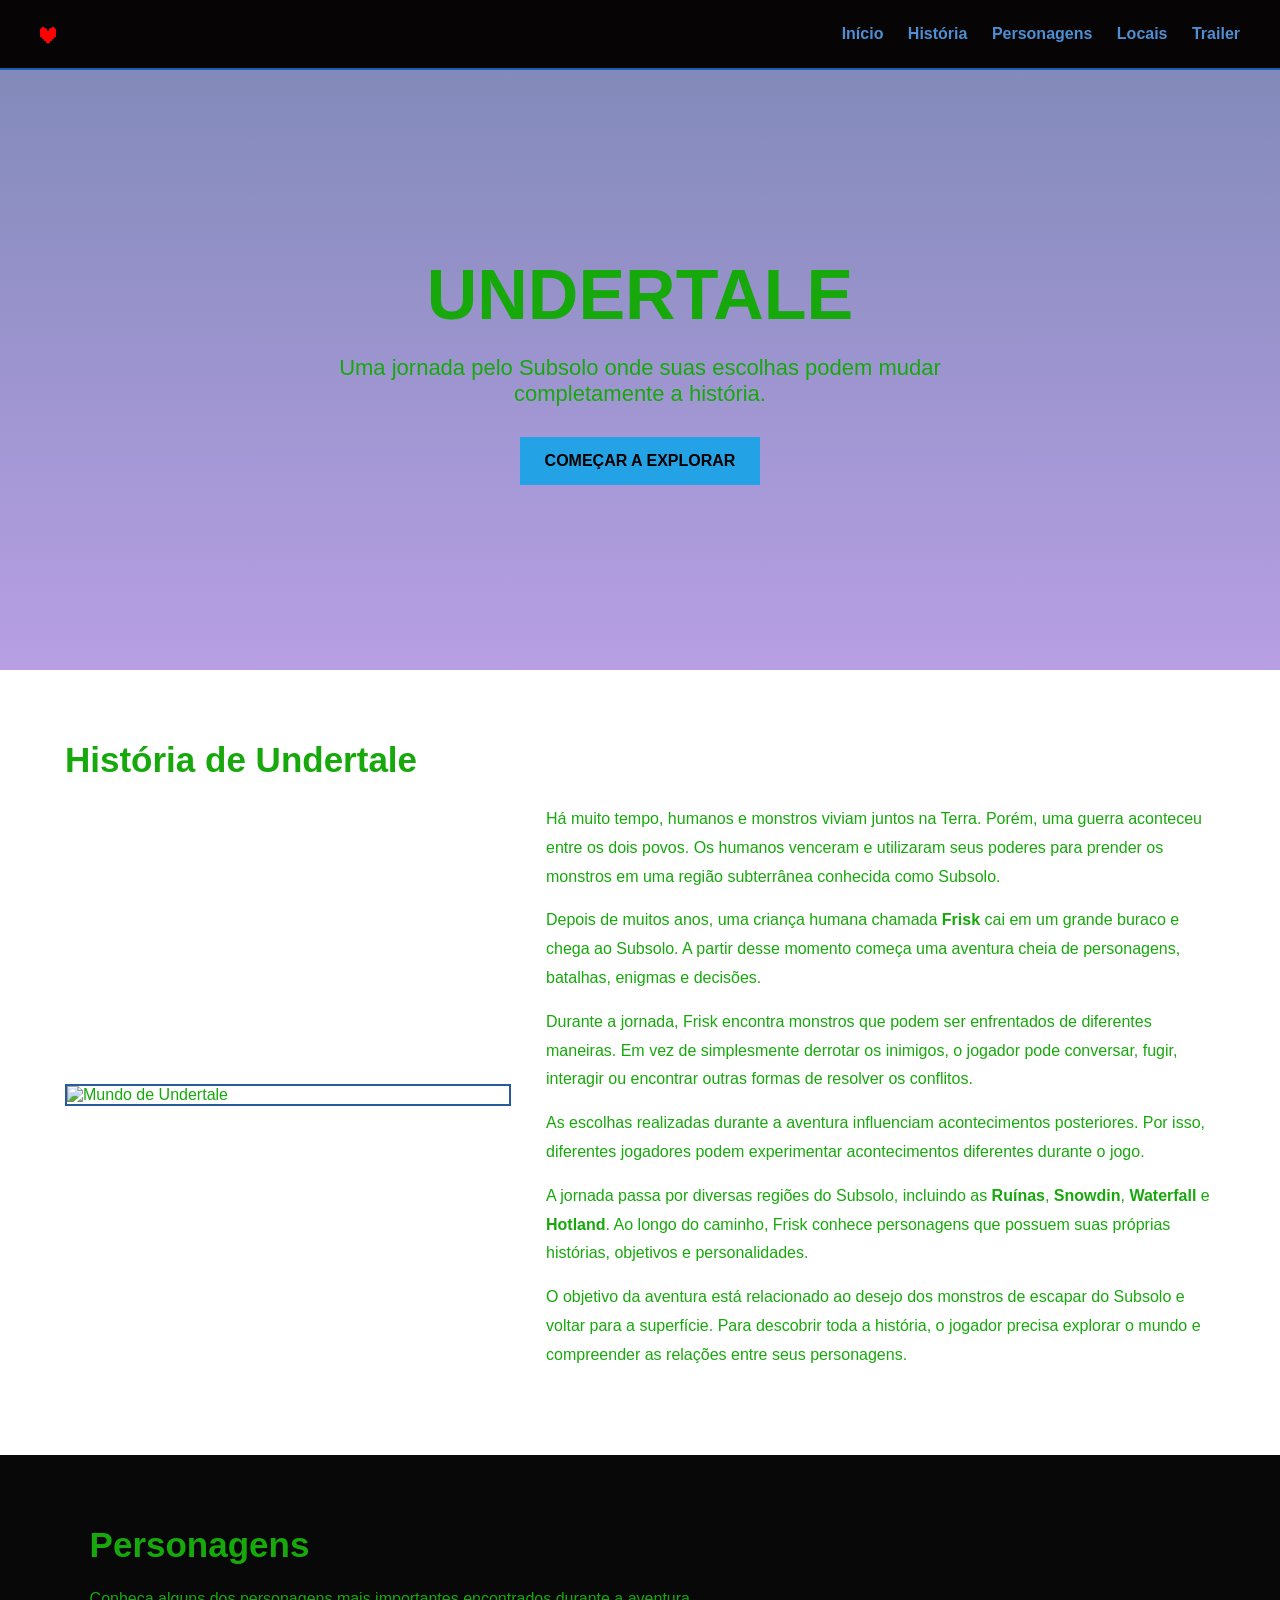
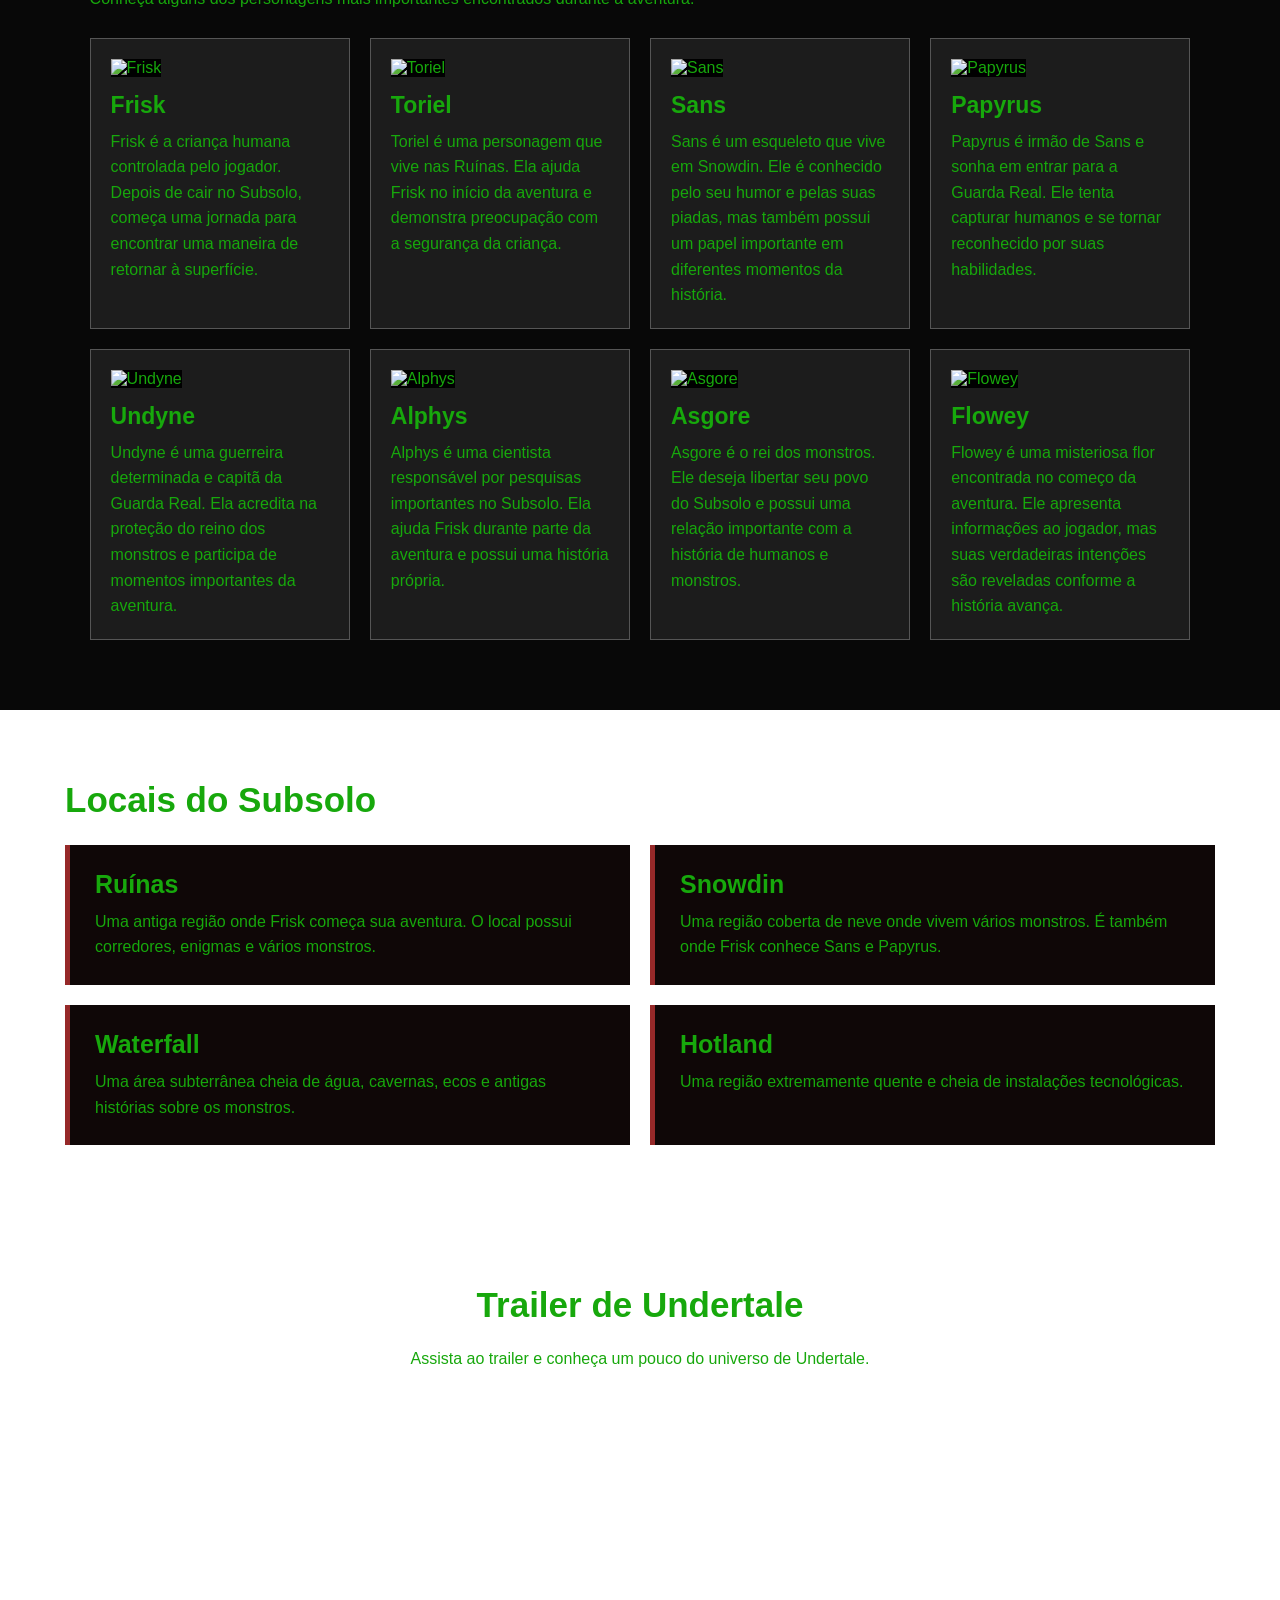
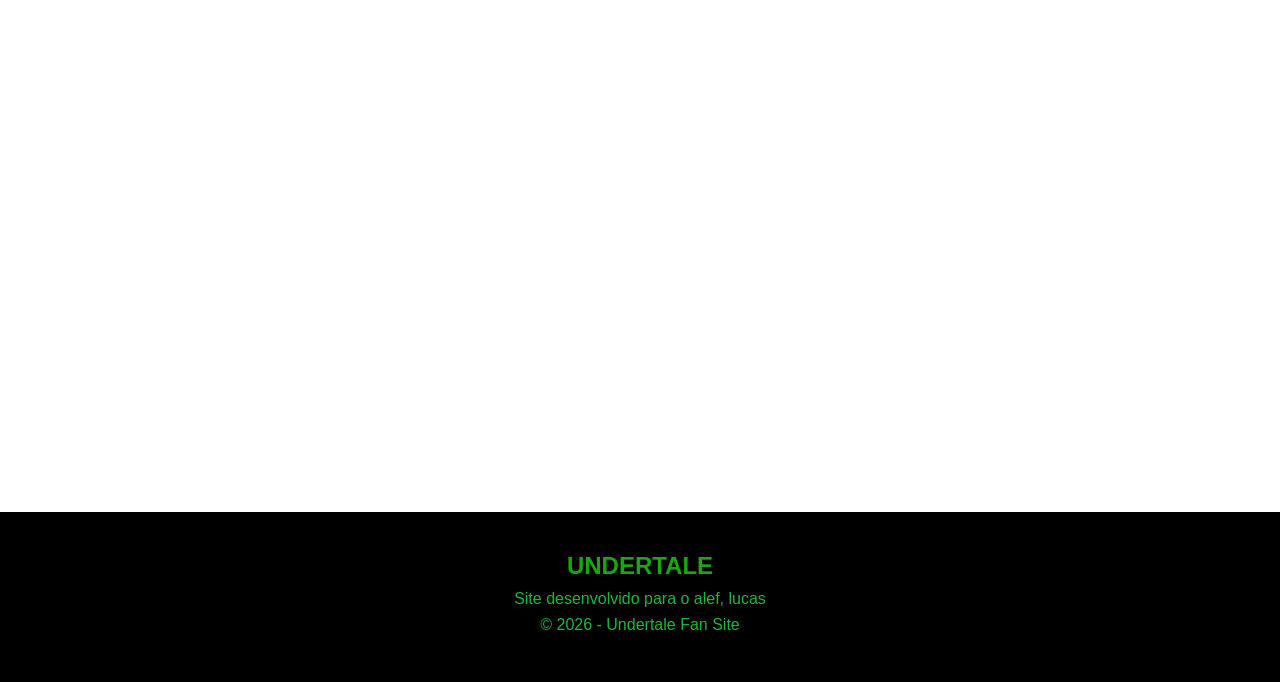
==== src/index.html @ 440b2103 "inserir imagem" ====
<!DOCTYPE html>
<html lang="pt-"en">
<head>
    <meta charset="UTF-8">
    <meta name="viewport" content="width=device-width, initial-scale=1.0">
    <title>Undertale Wiki</title>
    <link rel="stylesheet" href="/CSS/style.css">
</head>

<body>

<header>
    <div class="logo"> <img src="../imagens/Red_SOUL_sprite.png" alt="Logo do Undertale"> </div>

    <nav>
        <a href="#inicio">Início</a>
        <a href="#historia">História</a>
        <a href="#personagens">Personagens</a>
        <a href="#locais">Locais</a>
        <a href="#trailer">Trailer</a>
    </nav>
</header>


<section id="inicio" class="inicio">

    <div class="inicio-texto">
        <h1>UNDERTALE</h1>

        <p>
            Uma jornada pelo Subsolo onde suas escolhas podem mudar
            completamente a história.
        </p>

        <a href="#historia" class="botao">COMEÇAR A EXPLORAR</a>
    </div>

</section>

<section id="historia" class="secao">

    <h2> História de Undertale</h2>

    <div class="historia">

        <img src="imagens/mundo.jpg" alt="Mundo de Undertale">

        <div>
            <p>
                Há muito tempo, humanos e monstros viviam juntos na Terra.
                Porém, uma guerra aconteceu entre os dois povos.
                Os humanos venceram e utilizaram seus poderes para
                prender os monstros em uma região subterrânea conhecida
                como Subsolo.
            </p>

            <p>
                Depois de muitos anos, uma criança humana chamada
                <strong>Frisk</strong> cai em um grande buraco e chega
                ao Subsolo. A partir desse momento começa uma aventura
                cheia de personagens, batalhas, enigmas e decisões.
            </p>

            <p>
                Durante a jornada, Frisk encontra monstros que podem ser
                enfrentados de diferentes maneiras. Em vez de simplesmente
                derrotar os inimigos, o jogador pode conversar, fugir,
                interagir ou encontrar outras formas de resolver os
                conflitos.
            </p>

            <p>
                As escolhas realizadas durante a aventura influenciam
                acontecimentos posteriores. Por isso, diferentes jogadores
                podem experimentar acontecimentos diferentes durante o jogo.
            </p>

            <p>
                A jornada passa por diversas regiões do Subsolo, incluindo
                as <strong>Ruínas</strong>, <strong>Snowdin</strong>,
                <strong>Waterfall</strong> e <strong>Hotland</strong>.
                Ao longo do caminho, Frisk conhece personagens que possuem
                suas próprias histórias, objetivos e personalidades.
            </p>

            <p>
                O objetivo da aventura está relacionado ao desejo dos
                monstros de escapar do Subsolo e voltar para a superfície.
                Para descobrir toda a história, o jogador precisa explorar
                o mundo e compreender as relações entre seus personagens.
            </p>
        </div>

    </div>

</section>


<section id="personagens" class="secao personagens">

    <h2> Personagens</h2>

    <p class="descricao">
        Conheça alguns dos personagens mais importantes encontrados
        durante a aventura.
    </p>


    <div class="cards">

        <article class="card">
            <img src="imagens/fotos.png" alt="Frisk">

            <h3>Frisk</h3>

            <p>
                Frisk é a criança humana controlada pelo jogador.
                Depois de cair no Subsolo, começa uma jornada para
                encontrar uma maneira de retornar à superfície.
            </p>
        </article>


        <article class="card">
            <img src="imagens/imgem.1.jpg" alt="Toriel">

            <h3>Toriel</h3>

            <p>
                Toriel é uma personagem que vive nas Ruínas.
                Ela ajuda Frisk no início da aventura e demonstra
                preocupação com a segurança da criança.
            </p>
        </article>


        <article class="card">
            <img src="imagens/foto.jpg" alt="Sans">

            <h3>Sans</h3>

            <p>
                Sans é um esqueleto que vive em Snowdin.
                Ele é conhecido pelo seu humor e pelas suas piadas,
                mas também possui um papel importante em diferentes
                momentos da história.
            </p>
        </article>


        <article class="card">
            <img src="imagens/image.4.jpg" alt="Papyrus">

            <h3>Papyrus</h3>

            <p>
                Papyrus é irmão de Sans e sonha em entrar para a
                Guarda Real. Ele tenta capturar humanos e se tornar
                reconhecido por suas habilidades.
            </p>
        </article>


        <article class="card">
            <img src="imagens/imagem.5.jpg" alt="Undyne">

            <h3>Undyne</h3>

            <p>
                Undyne é uma guerreira determinada e capitã da Guarda
                Real. Ela acredita na proteção do reino dos monstros
                e participa de momentos importantes da aventura.
            </p>
        </article>


        <article class="card">
            <img src="imagens/imagem.6.jpg" alt="Alphys">

            <h3>Alphys</h3>

            <p>
                Alphys é uma cientista responsável por pesquisas
                importantes no Subsolo. Ela ajuda Frisk durante parte
                da aventura e possui uma história própria.
            </p>
        </article>


        <article class="card">
            <img src="imagens/imagem.7.png" alt="Asgore">

            <h3>Asgore</h3>

            <p>
                Asgore é o rei dos monstros. Ele deseja libertar seu
                povo do Subsolo e possui uma relação importante com
                a história de humanos e monstros.
            </p>
        </article>


        <article class="card">
            <img src="imagens/imgem.8.jpg" alt="Flowey">

            <h3>Flowey</h3>

            <p>
                Flowey é uma misteriosa flor encontrada no começo
                da aventura. Ele apresenta informações ao jogador,
                mas suas verdadeiras intenções são reveladas conforme
                a história avança.
            </p>
        </article>

    </div>

</section>



<section id="locais" class="secao">

    <h2> Locais do Subsolo</h2>

    <div class="locais">

        <div class="local">
            <h3>Ruínas</h3>
            <p>
                Uma antiga região onde Frisk começa sua aventura.
                O local possui corredores, enigmas e vários monstros.
            </p>
        </div>

        <div class="local">
            <h3>Snowdin</h3>
            <p>
                Uma região coberta de neve onde vivem vários monstros.
                É também onde Frisk conhece Sans e Papyrus.
            </p>
        </div>

        <div class="local">
            <h3>Waterfall</h3>
            <p>
                Uma área subterrânea cheia de água, cavernas,
                ecos e antigas histórias sobre os monstros.
            </p>
        </div>

        <div class="local">
            <h3>Hotland</h3>
            <p>
                Uma região extremamente quente e cheia de
                instalações tecnológicas.
            </p>
        </div>

    </div>

</section>



<section id="trailer" class="secao trailer">

    <h2> Trailer de Undertale</h2>

    <p>
        Assista ao trailer e conheça um pouco do universo de Undertale.
    </p>

    <div class="video">

        <iframe
            src="https://youtu.be/1Hojv0m3TqA?si=kcrVSuhCcWxMjq8l"
            title="Trailer de Undertale"
            allowfullscreen>
        </iframe>

    </div>

</section>


<footer>

    <h2>UNDERTALE</h2>

    <p>
        Site desenvolvido para o alef, lucas
    </p>

    <p>
        © 2026 - Undertale Fan Site
    </p>

</footer>

</body>
</html>
---- CSS/style.css ----
* {
    margin: 0;
    padding: 0;
    box-sizing: border-box;
}

html {
    scroll-behavior: smooth;
}

body {
    font-family: Arial, sans-serif;
    color: rgb(23, 168, 12);
}

header {
    position: sticky;
    top: 0;
    z-index: 10;

    background: #060404;
    border-bottom: 2px solid rgb(26, 94, 177);

    padding: 18px 40px;

    display: flex;
    justify-content: space-between;
    align-items: center;
}

.logo {
    font-size: 28px;
    font-weight: bold;
}

nav a {
    color: rgb(79, 142, 210);
    text-decoration: none;
    margin-left: 20px;
    font-weight: bold;
}

nav a:hover {
    color: #ffcc00;
}

.inicio {
    height: 600px;

    display: flex;
    align-items: center;
    justify-content: center;

    text-align: center;

    background:
        linear-gradient(rgba(21, 36, 125, 0.533), rgba(121, 75, 205, 0.533)),
        url("imagens/undertale.jpg") center/cover;
}

.inicio h1 {
    font-size: 70px;
    margin-bottom: 20px;
}

.inicio p {
    font-size: 22px;
    max-width: 650px;
    margin-bottom: 30px;
}

.botao {
    display: inline-block;

    background: rgb(36, 162, 230);
    color: black;

    padding: 15px 25px;

    text-decoration: none;
    font-weight: bold;
}

.botao:hover {
    background: #ffcc00;
}

.secao {
    max-width: 1200px;
    margin: auto;
    padding: 70px 25px;
}

.secao h2 {
    font-size: 35px;
    margin-bottom: 25px;
}

.historia {
    display: grid;
    grid-template-columns: 1fr 1.5fr;
    gap: 35px;
    align-items: center;
}

.historia img {
    width: 100%;
    border: 2px solid rgb(38, 92, 158);
}

.historia p {
    line-height: 1.8;
    margin-bottom: 15px;
}
.personagens {
    background: #080808;
    max-width: none;
    padding-left: 7%;
    padding-right: 7%;
}

.descricao {
    margin-bottom: 30px;
}

.cards {
    display: grid;
    grid-template-columns: repeat(4, 1fr);
    gap: 20px;
}

.card {
    background: #1c1c1c;
    border: 1px solid #555;
    padding: 20px;

    transition: 0.3s;
}

.card:hover {
    transform: translateY(-7px);
    border-color: rgb(151, 31, 31);
}

.card img {
    width: 100%;
    height: 220px;

    object-fit: contain;

    background: #000;
}

.card h3 {
    font-size: 23px;
    margin: 15px 0 10px;
}

.card p {
    line-height: 1.6;
}

.locais {
    display: grid;
    grid-template-columns: repeat(2, 1fr);
    gap: 20px;
}

.local {
    background: #0f0707;
    border-left: 5px solid rgb(150, 41, 41);
    padding: 25px;
}

.local h3 {
    font-size: 25px;
    margin-bottom: 10px;
}

.local p {
    line-height: 1.6;
}

.trailer {
    text-align: center;
}

.trailer p {
    margin-bottom: 25px;
}

.video {
    position: relative;

    width: 100%;
    max-width: 900px;

    margin: auto;

    padding-bottom: 56.25%;
}

.video iframe {
    position: absolute;

    width: 100%;
    height: 100%;

    left: 0;
    top: 0;

    border: 2px solid white;
}

footer {
    text-align: center;

    background: #000;

    padding: 40px 20px;

    border-top: 2px solid white;
}

footer h2 {
    margin-bottom: 10px;
}

footer p {
    margin: 8px;
    color: #1ab83a;
}
@media (max-width: 800px) {

    header {
        flex-direction: column;
        gap: 15px;
    }

    nav a {
        margin: 5px;
        display: inline-block;
    }

    .inicio {
        height: 500px;
    }

    .inicio h1 {
        font-size: 45px;
    }

    .historia {
        grid-template-columns: 1fr;
    }

    .cards {
        grid-template-columns: repeat(2, 1fr);
    }

    .locais {
        grid-template-columns: 1fr;
    }
}


@media (max-width: 500px) {

    .cards {
        grid-template-columns: 1fr;
    }

    .inicio h1 {
        font-size: 38px;
    }

    .inicio p {
        font-size: 18px;
    }
}
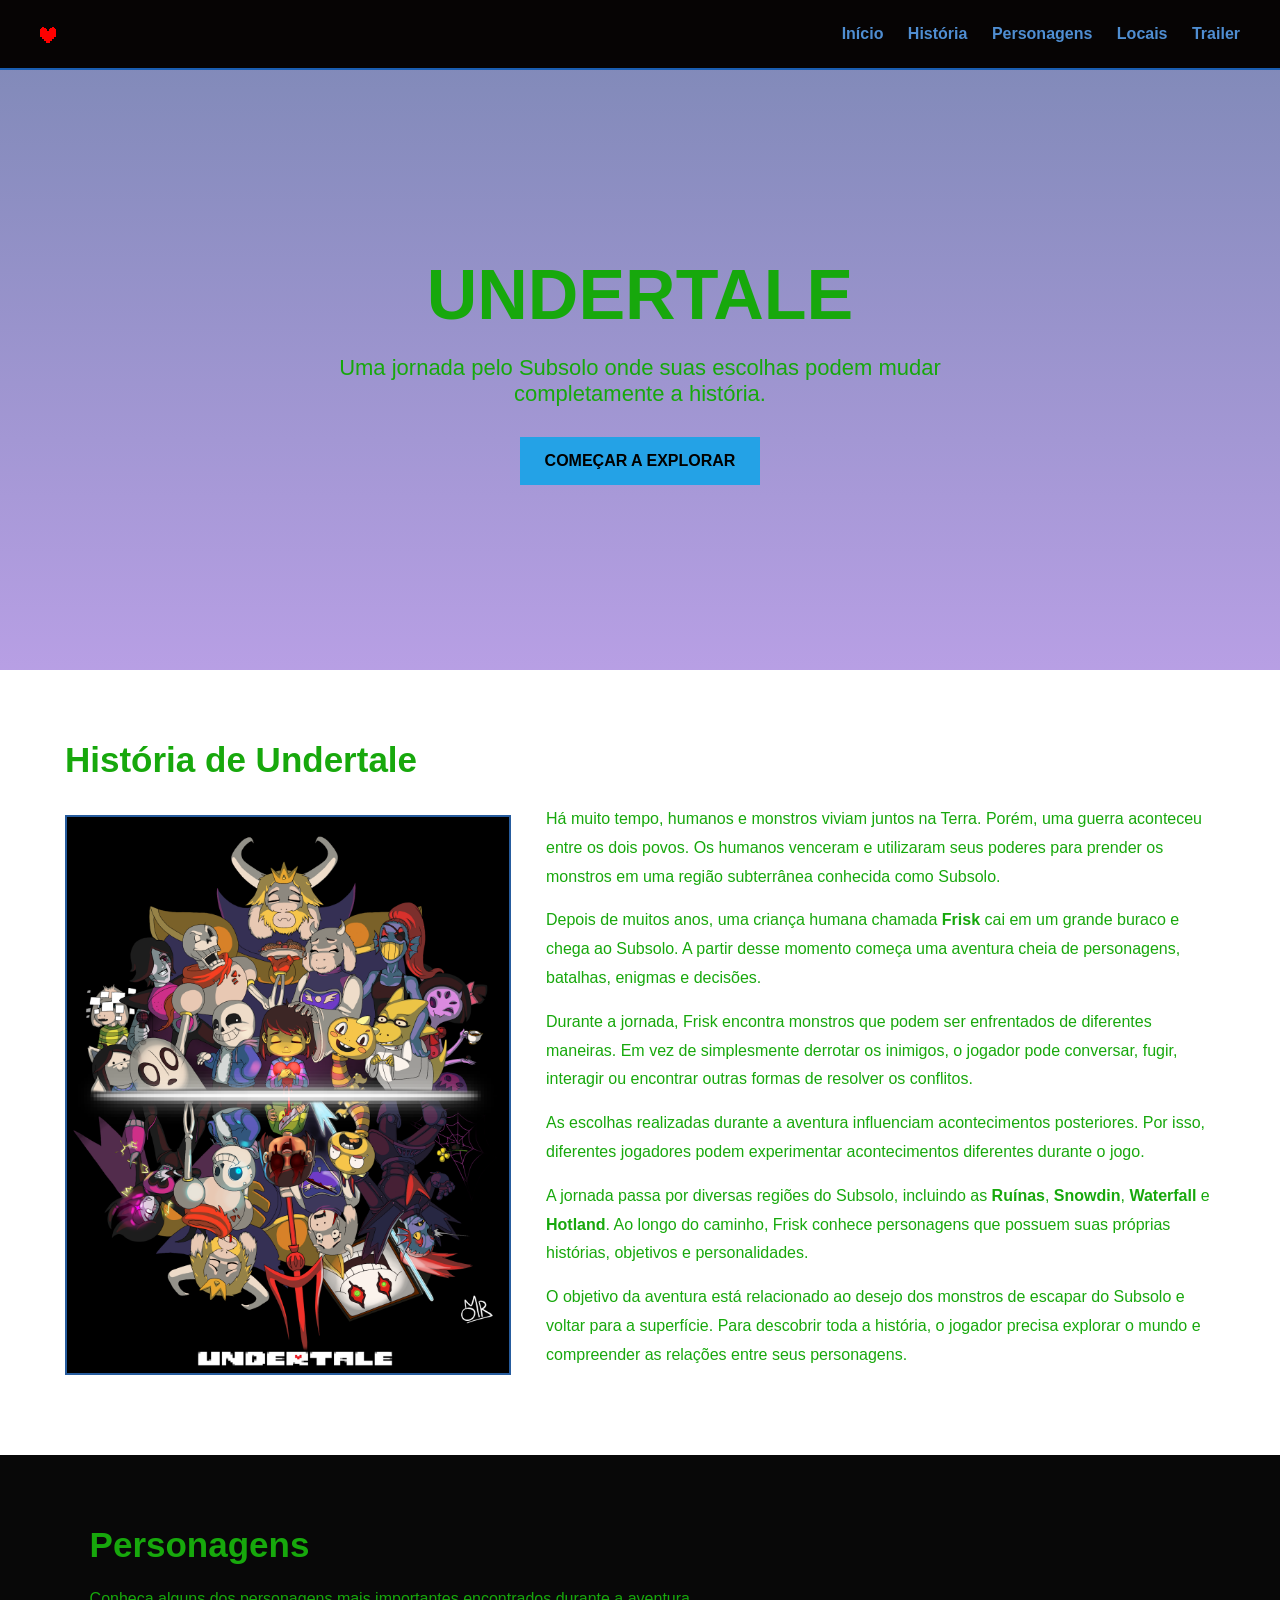
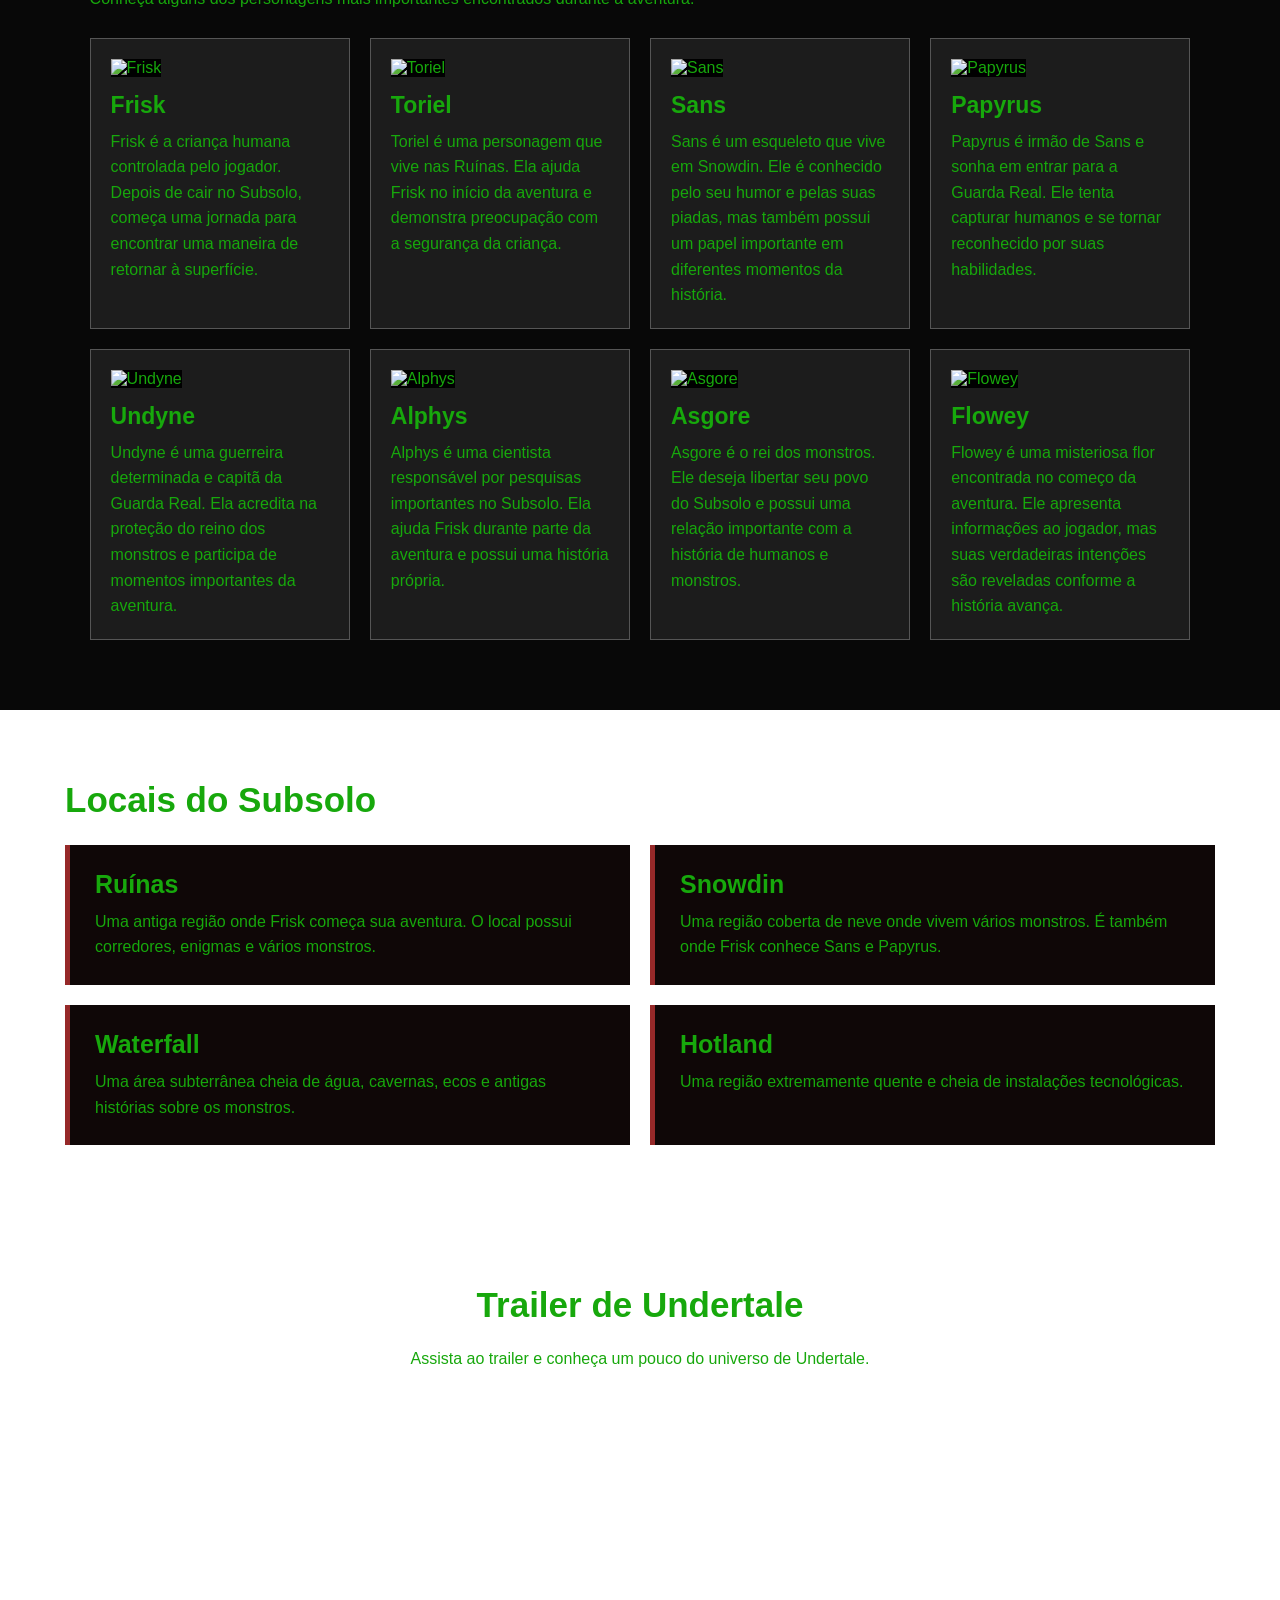
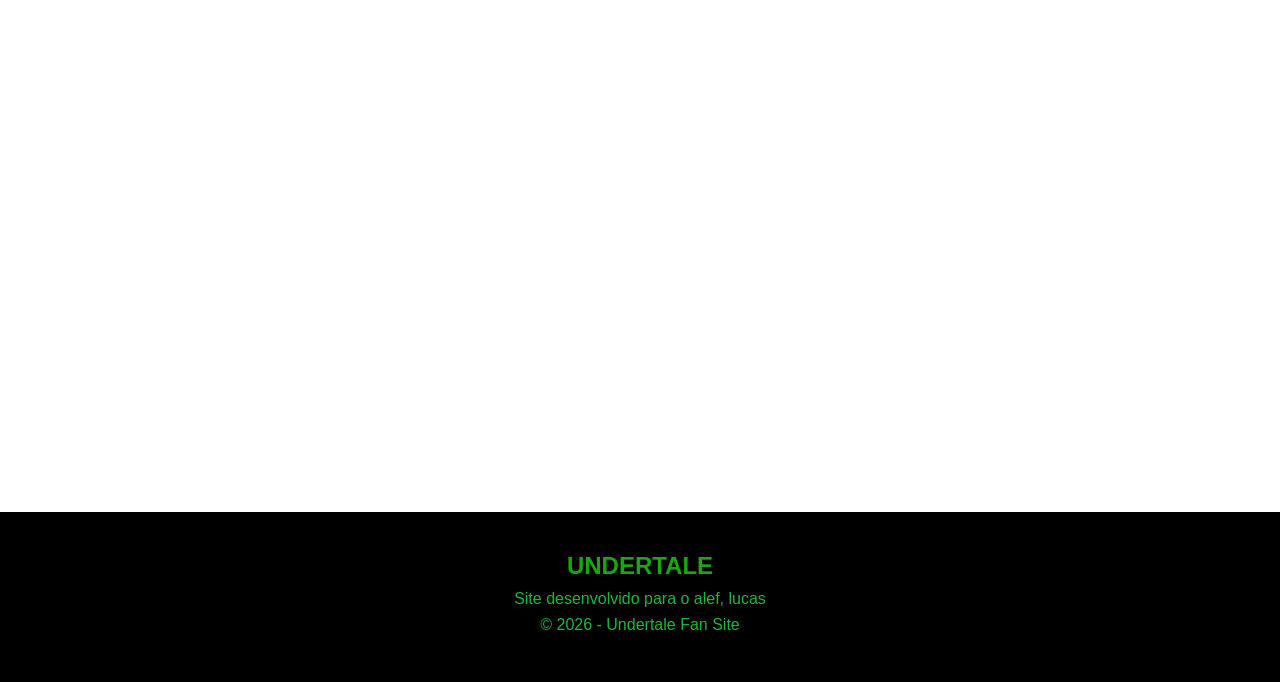
==== commit 87c8d58d: "Merge branch 'main' of https://github.com/akalif-boop/PROJETO-WEB-2" ====
--- a/src/index.html
+++ b/src/index.html
@@ -43,7 +43,7 @@
 
     <div class="historia">
 
-        <img src="imagens/mundo.jpg" alt="Mundo de Undertale">
+        <img src="/imagens/MUNDO DE UNDERTALE.png" alt="Mundo de Undertale">
 
         <div>
             <p>
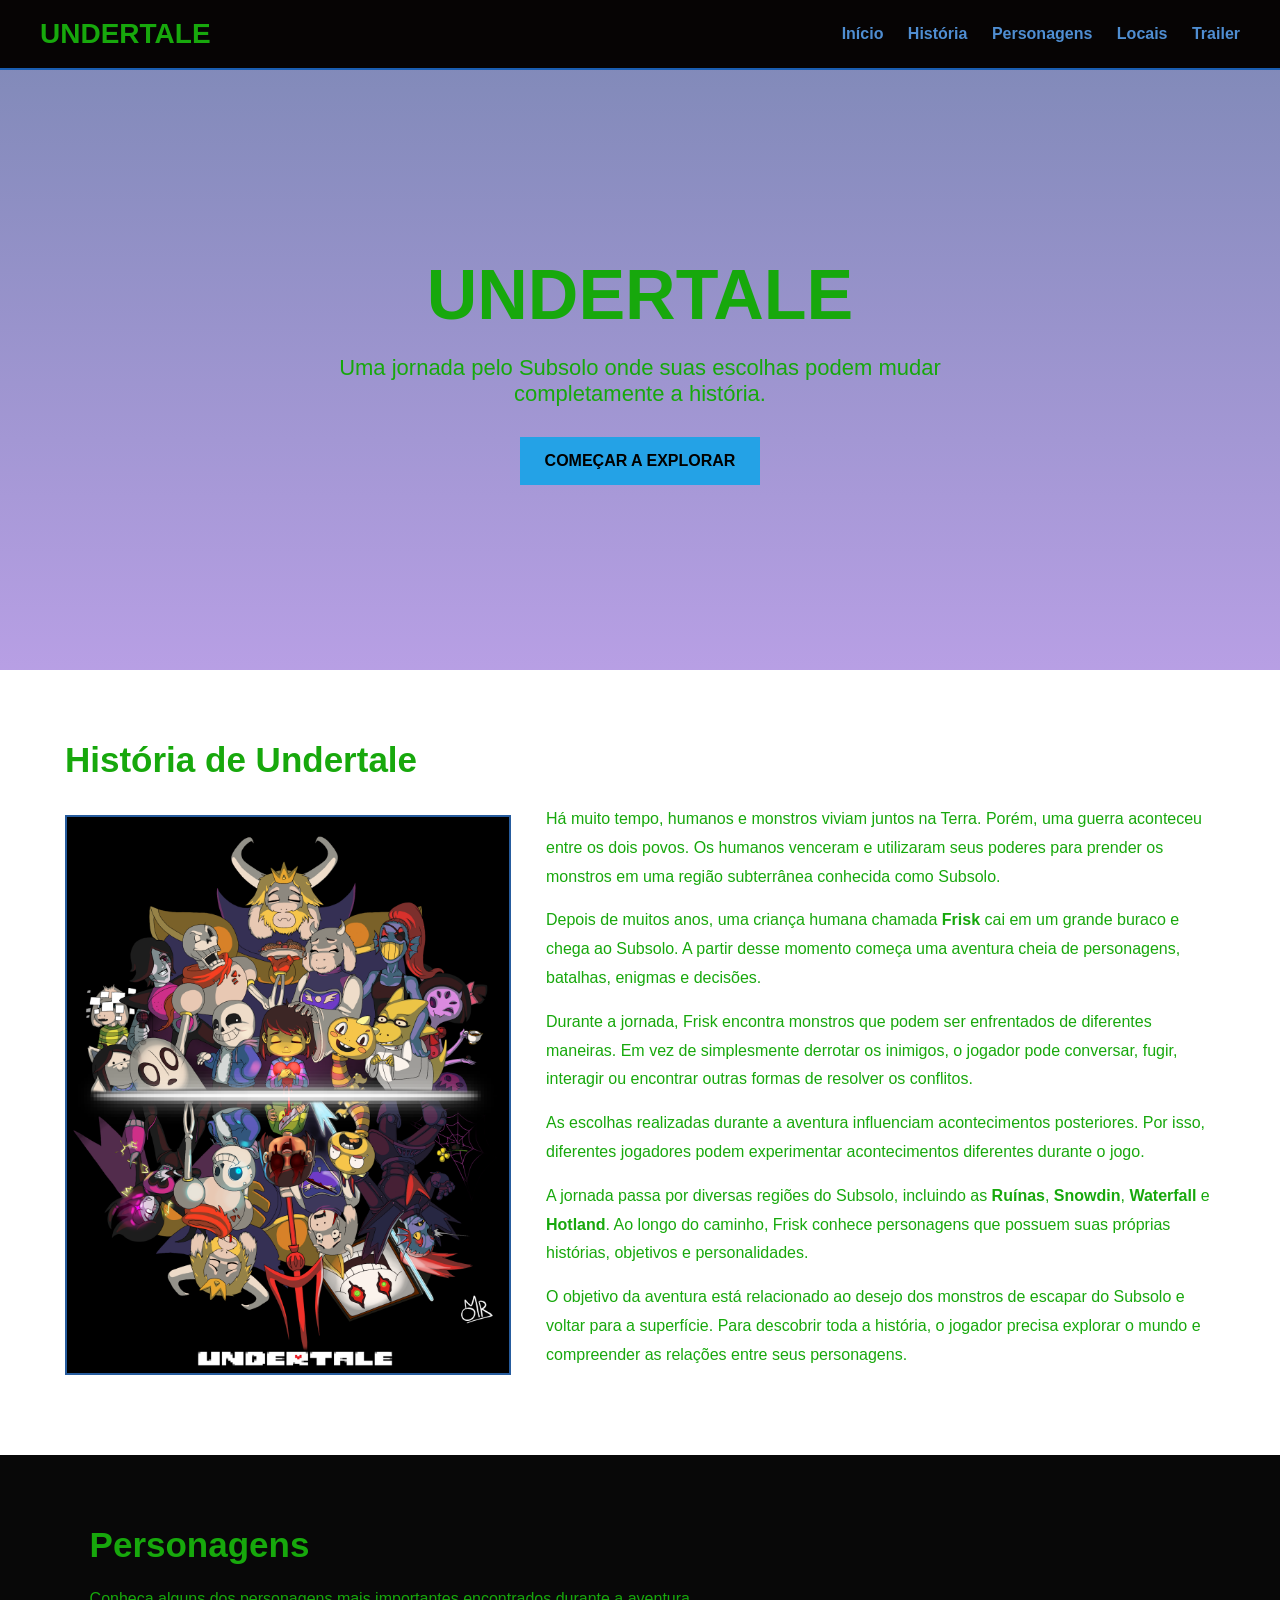
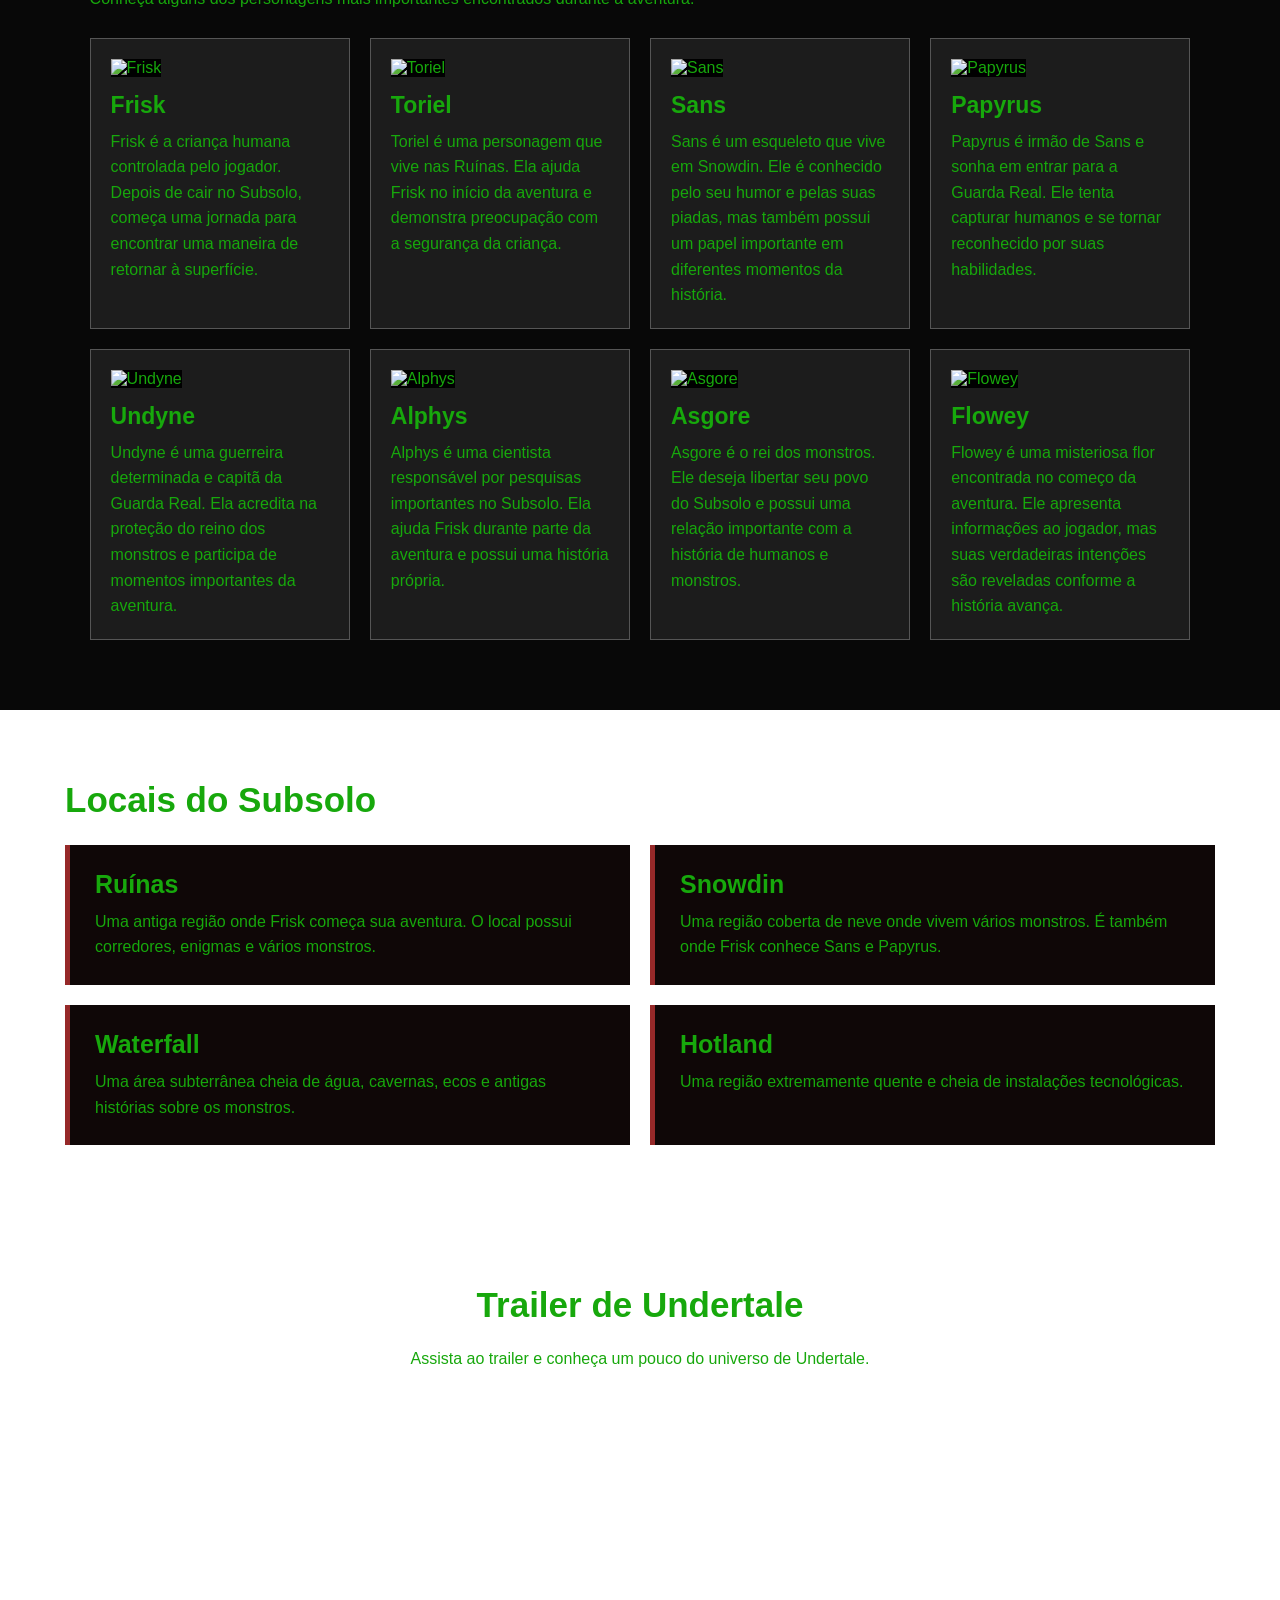
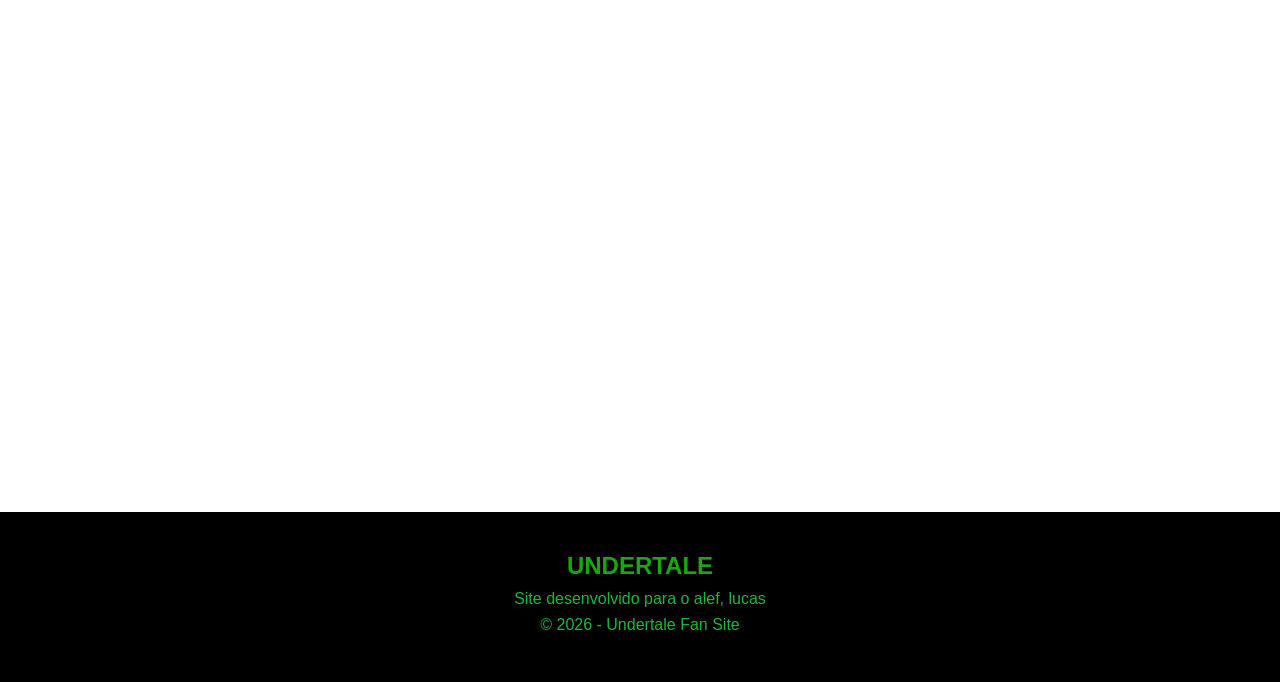
==== commit 8d151c00: "pagina personagens" ====
--- a/src/index.html
+++ b/src/index.html
@@ -10,7 +10,7 @@
 <body>
 
 <header>
-    <div class="logo"> <img src="../imagens/Red_SOUL_sprite.png" alt="Logo do Undertale"> </div>
+    <div class="logo">UNDERTALE</div>
 
     <nav>
         <a href="#inicio">Início</a>
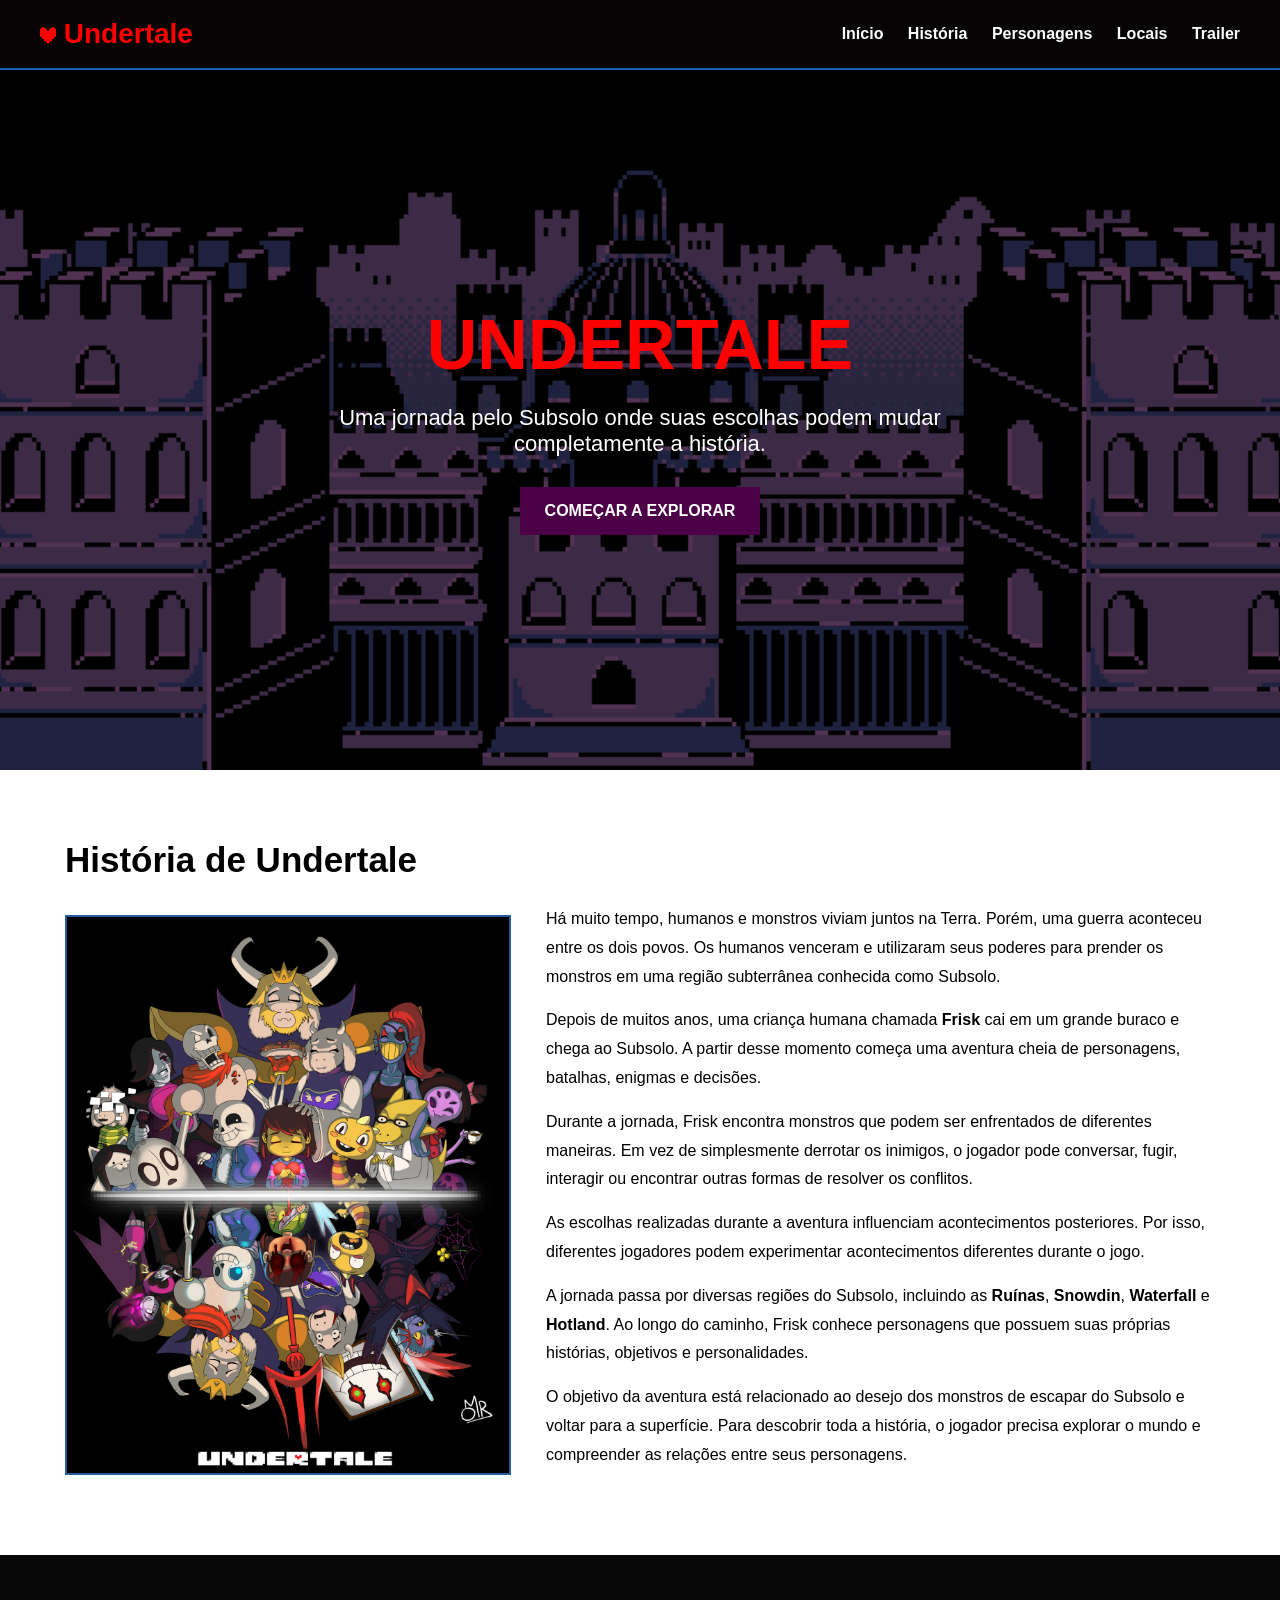
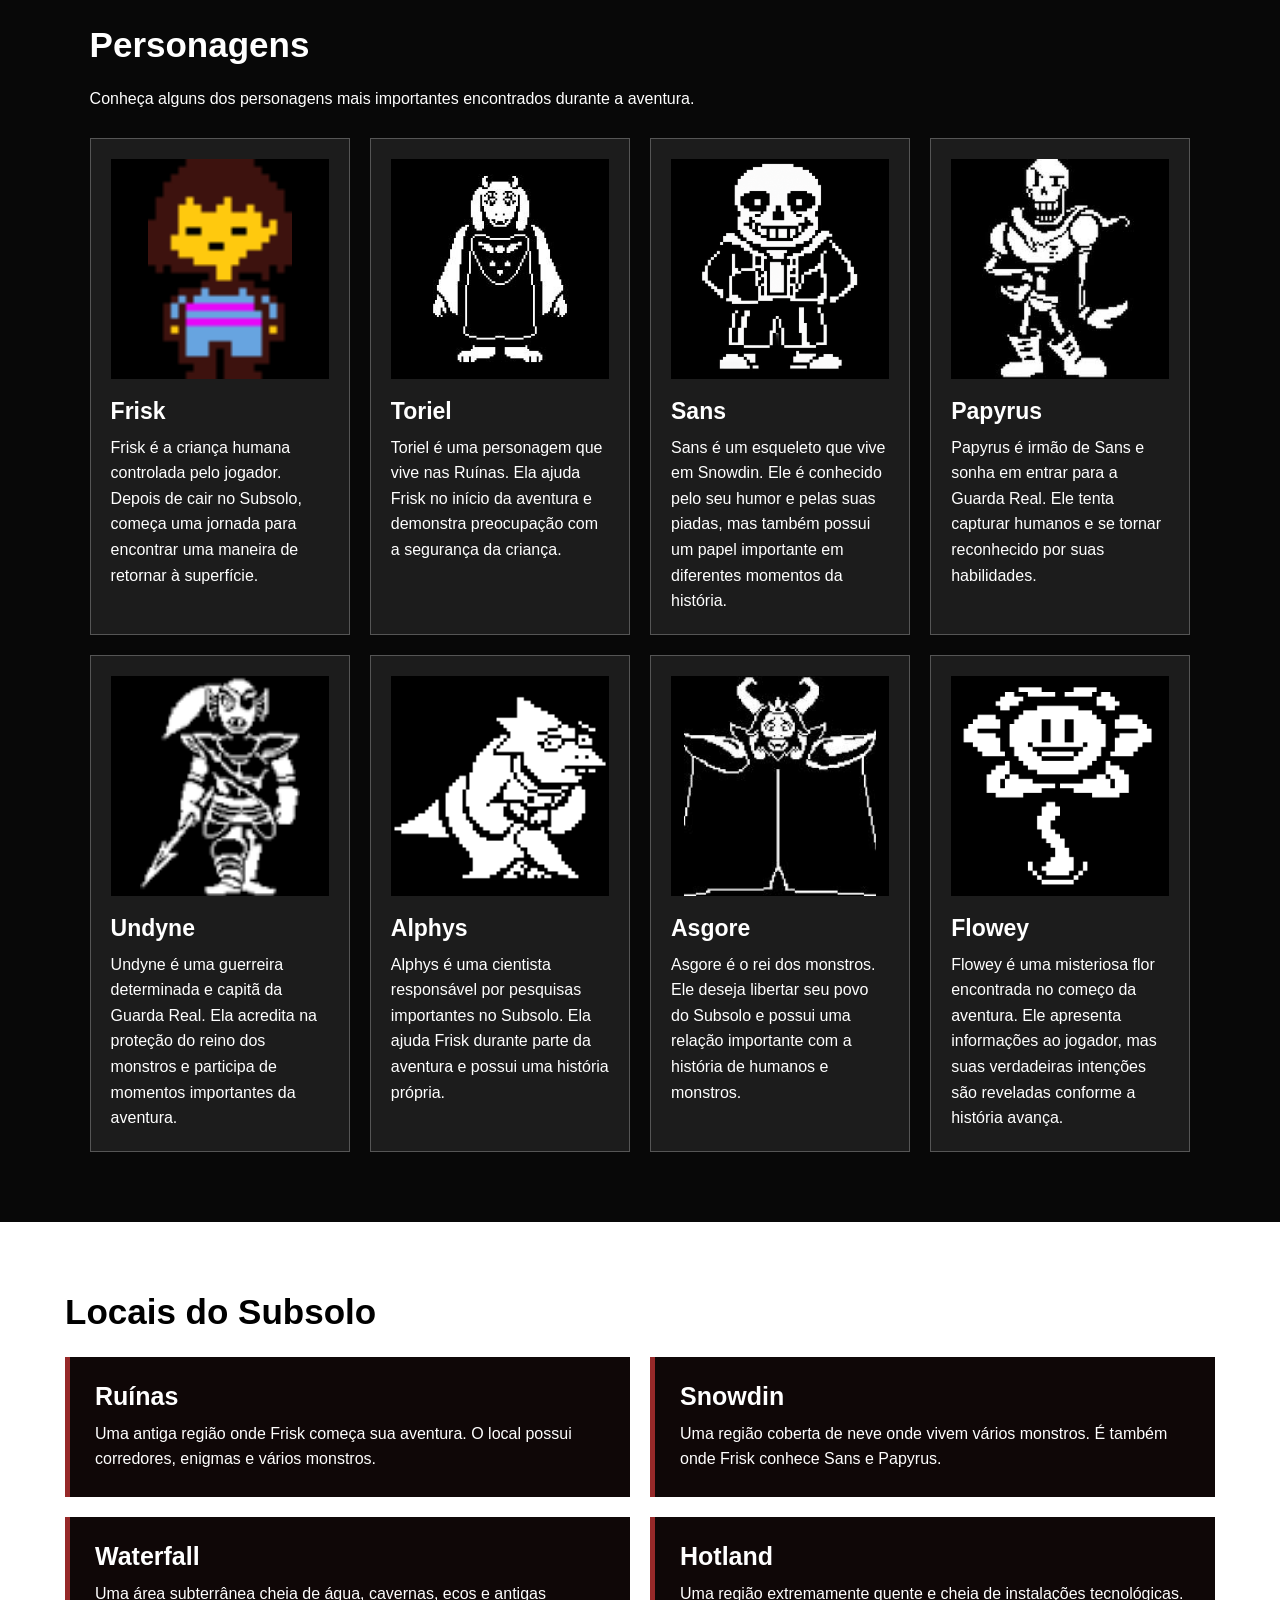
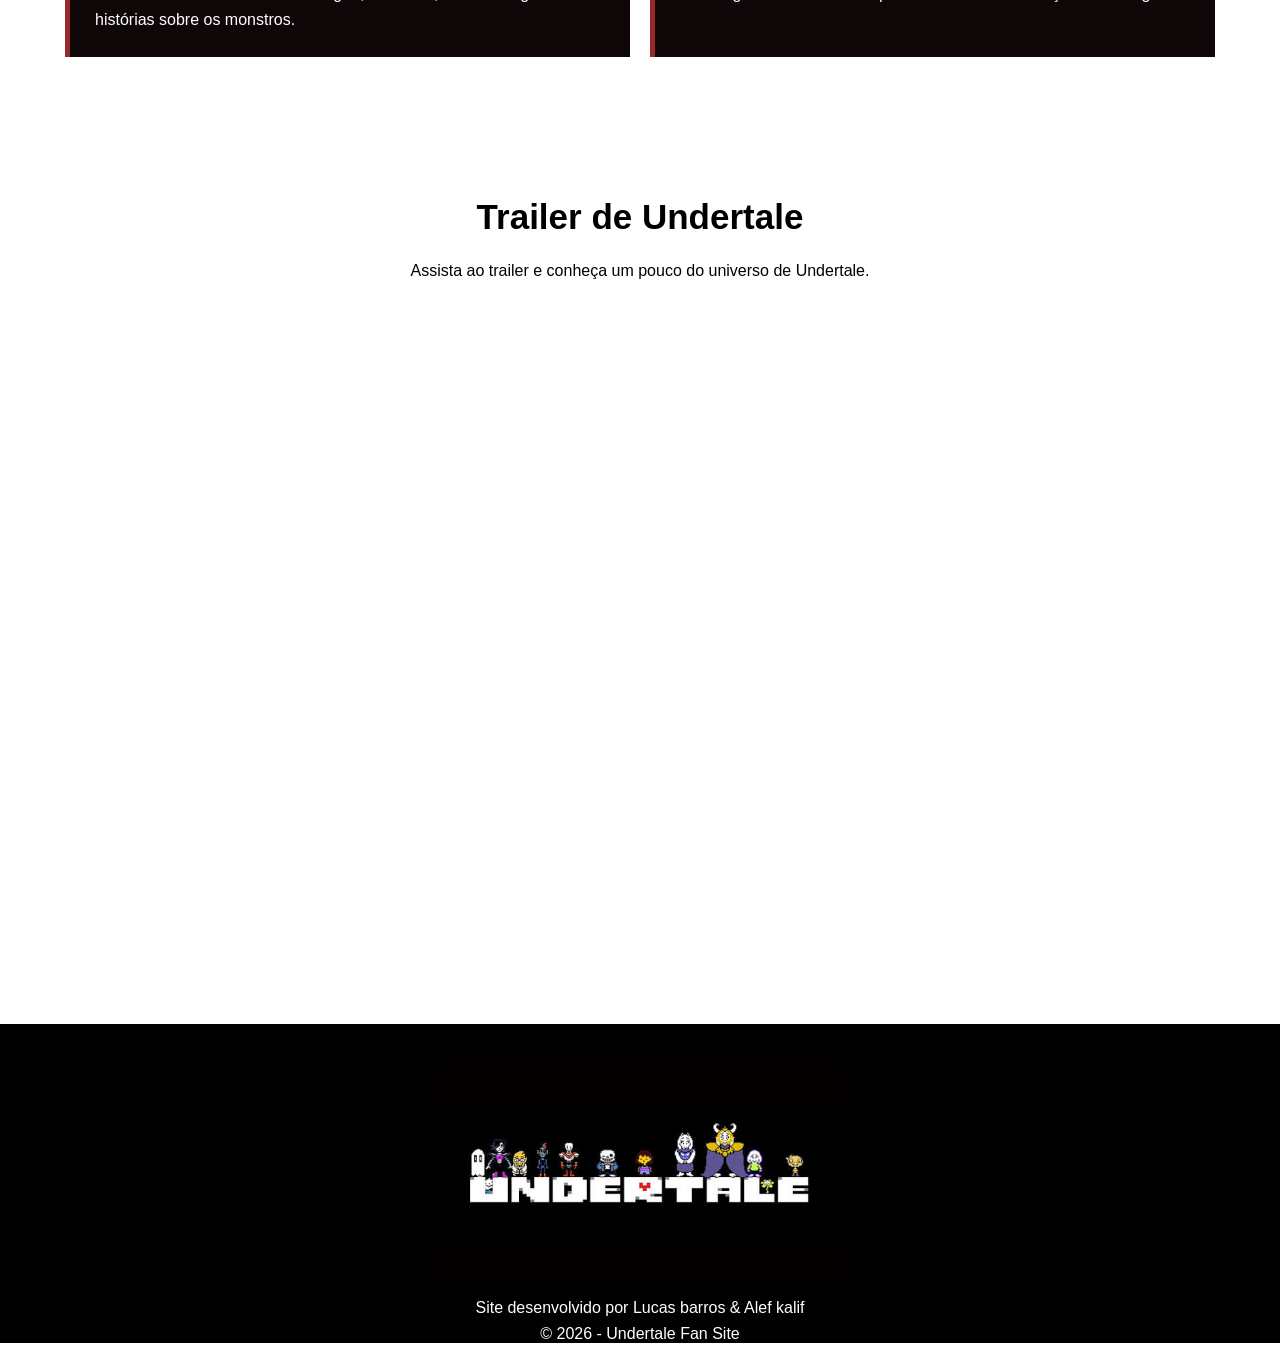
==== commit 0d8358bd: "Merge branch 'main' of https://github.com/akalif-boop/PROJETO-WEB-2" ====
--- a/src/index.html
+++ b/src/index.html
@@ -10,7 +10,7 @@
 <body>
 
 <header>
-    <div class="logo">UNDERTALE</div>
+    <div class="logo"> <img src="../imagens/Red_SOUL_sprite.png" alt="Logo do Undertale"> Undertale </div>
 
     <nav>
         <a href="#inicio">Início</a>
@@ -25,7 +25,7 @@
 <section id="inicio" class="inicio">
 
     <div class="inicio-texto">
-        <h1>UNDERTALE</h1>
+        <h1 id="nome">UNDERTALE</h1>
 
         <p>
             Uma jornada pelo Subsolo onde suas escolhas podem mudar
@@ -39,7 +39,7 @@
 
 <section id="historia" class="secao">
 
-    <h2> História de Undertale</h2>
+    <h2 id="preto">História de Undertale</h2>
 
     <div class="historia">
 
@@ -109,7 +109,7 @@
     <div class="cards">
 
         <article class="card">
-            <img src="imagens/fotos.png" alt="Frisk">
+            <img src="/imagens/frisk.png" alt="Frisk">
 
             <h3>Frisk</h3>
 
@@ -122,7 +122,7 @@
 
 
         <article class="card">
-            <img src="imagens/imgem.1.jpg" alt="Toriel">
+            <img src="/imagens/toriel.webp" alt="Toriel">
 
             <h3>Toriel</h3>
 
@@ -135,7 +135,7 @@
 
 
         <article class="card">
-            <img src="imagens/foto.jpg" alt="Sans">
+            <img src="/imagens/ChatGPT Image 18 de set. de 2026, 15_57_02.png" alt="Sans">
 
             <h3>Sans</h3>
 
@@ -149,7 +149,7 @@
 
 
         <article class="card">
-            <img src="imagens/image.4.jpg" alt="Papyrus">
+            <img src="/imagens/papyrus.jpeg" alt="Papyrus">
 
             <h3>Papyrus</h3>
 
@@ -162,7 +162,7 @@
 
 
         <article class="card">
-            <img src="imagens/imagem.5.jpg" alt="Undyne">
+            <img src="/imagens/undyne.png" alt="Undyne">
 
             <h3>Undyne</h3>
 
@@ -175,7 +175,7 @@
 
 
         <article class="card">
-            <img src="imagens/imagem.6.jpg" alt="Alphys">
+            <img src="/imagens/Alphys.webp" alt="Alphys">
 
             <h3>Alphys</h3>
 
@@ -188,7 +188,7 @@
 
 
         <article class="card">
-            <img src="imagens/imagem.7.png" alt="Asgore">
+            <img src="/imagens/argore.webp" alt="Asgore">
 
             <h3>Asgore</h3>
 
@@ -201,7 +201,7 @@
 
 
         <article class="card">
-            <img src="imagens/imgem.8.jpg" alt="Flowey">
+            <img src="/imagens/Flowey.webp" alt="Flowey">
 
             <h3>Flowey</h3>
 
@@ -221,7 +221,7 @@
 
 <section id="locais" class="secao">
 
-    <h2> Locais do Subsolo</h2>
+    <h2 class="sublo"> Locais do Subsolo</h2>
 
     <div class="locais">
 
@@ -274,9 +274,10 @@
     <div class="video">
 
         <iframe
-            src="https://youtu.be/1Hojv0m3TqA?si=kcrVSuhCcWxMjq8l"
+            src="https://www.youtube.com/embed/1Hojv0m3TqA?si=3iC4coMJnprphGas&amp;controls=0"
             title="Trailer de Undertale"
-            allowfullscreen>
+            allowfullscreen
+            >
         </iframe>
 
     </div>
@@ -287,9 +288,9 @@
 <footer>
 
     <h2>UNDERTALE</h2>
-
+    <img id="imagen-fundo" src="/imagens/logo bonitinha.jpeg" href="logo Undertale com personagens apoiados nele"/>
     <p>
-        Site desenvolvido para o alef, lucas
+        Site desenvolvido por Lucas barros & Alef kalif
     </p>
 
     <p>
--- a/CSS/style.css
+++ b/CSS/style.css
@@ -1,3 +1,4 @@
+
 * {
     margin: 0;
     padding: 0;
@@ -10,7 +11,6 @@
 
 body {
     font-family: Arial, sans-serif;
-    color: rgb(23, 168, 12);
 }
 
 header {
@@ -31,21 +31,22 @@
 .logo {
     font-size: 28px;
     font-weight: bold;
+    color: #ff0000;
 }
 
 nav a {
-    color: rgb(79, 142, 210);
+    color: rgb(254, 255, 255);
     text-decoration: none;
     margin-left: 20px;
     font-weight: bold;
 }
 
 nav a:hover {
-    color: #ffcc00;
+    color: #ff0000;
 }
 
 .inicio {
-    height: 600px;
+    height: 700px;
 
     display: flex;
     align-items: center;
@@ -54,10 +55,15 @@
     text-align: center;
 
     background:
-        linear-gradient(rgba(21, 36, 125, 0.533), rgba(121, 75, 205, 0.533)),
-        url("imagens/undertale.jpg") center/cover;
-}
-
+        linear-gradient(rgba(0, 0, 0, 0.533), rgba(0, 0, 0, 0.533)),
+        url("/imagens/plano\ de\ fundo.png") center/cover;
+}
+.inicio-texto{
+    color: white;
+}
+#nome{
+    color: red;
+}
 .inicio h1 {
     font-size: 70px;
     margin-bottom: 20px;
@@ -72,17 +78,19 @@
 .botao {
     display: inline-block;
 
-    background: rgb(36, 162, 230);
-    color: black;
+    background: #4b0047;
+    color: rgb(252, 252, 252);
 
     padding: 15px 25px;
 
     text-decoration: none;
     font-weight: bold;
+
 }
 
 .botao:hover {
-    background: #ffcc00;
+    background: #9b0093;
+    color: white;    transition:  0.3s ease;
 }
 
 .secao {
@@ -101,6 +109,10 @@
     grid-template-columns: 1fr 1.5fr;
     gap: 35px;
     align-items: center;
+    color: #000;
+}
+#preto{
+    color: #000;
 }
 
 .historia img {
@@ -112,15 +124,17 @@
     line-height: 1.8;
     margin-bottom: 15px;
 }
-.personagens {
+.personagens { 
     background: #080808;
     max-width: none;
     padding-left: 7%;
     padding-right: 7%;
+    color: white;
 }
 
 .descricao {
     margin-bottom: 30px;
+    color: white;
 }
 
 .cards {
@@ -164,8 +178,11 @@
     display: grid;
     grid-template-columns: repeat(2, 1fr);
     gap: 20px;
-}
-
+    color: white;
+}
+.sublo{
+    color: rgb(0, 0, 0);
+}
 .local {
     background: #0f0707;
     border-left: 5px solid rgb(150, 41, 41);
@@ -211,14 +228,14 @@
 
     border: 2px solid white;
 }
-
+#imagen-fundo{
+    height: auto;
+    width: 400px;
+}
 footer {
     text-align: center;
 
     background: #000;
-
-    padding: 40px 20px;
-
     border-top: 2px solid white;
 }
 
@@ -228,54 +245,5 @@
 
 footer p {
     margin: 8px;
-    color: #1ab83a;
-}
-@media (max-width: 800px) {
-
-    header {
-        flex-direction: column;
-        gap: 15px;
-    }
-
-    nav a {
-        margin: 5px;
-        display: inline-block;
-    }
-
-    .inicio {
-        height: 500px;
-    }
-
-    .inicio h1 {
-        font-size: 45px;
-    }
-
-    .historia {
-        grid-template-columns: 1fr;
-    }
-
-    .cards {
-        grid-template-columns: repeat(2, 1fr);
-    }
-
-    .locais {
-        grid-template-columns: 1fr;
-    }
-}
-
-
-@media (max-width: 500px) {
-
-    .cards {
-        grid-template-columns: 1fr;
-    }
-
-    .inicio h1 {
-        font-size: 38px;
-    }
-
-    .inicio p {
-        font-size: 18px;
-    }
-}
-
+    color: #ffffff;
+}
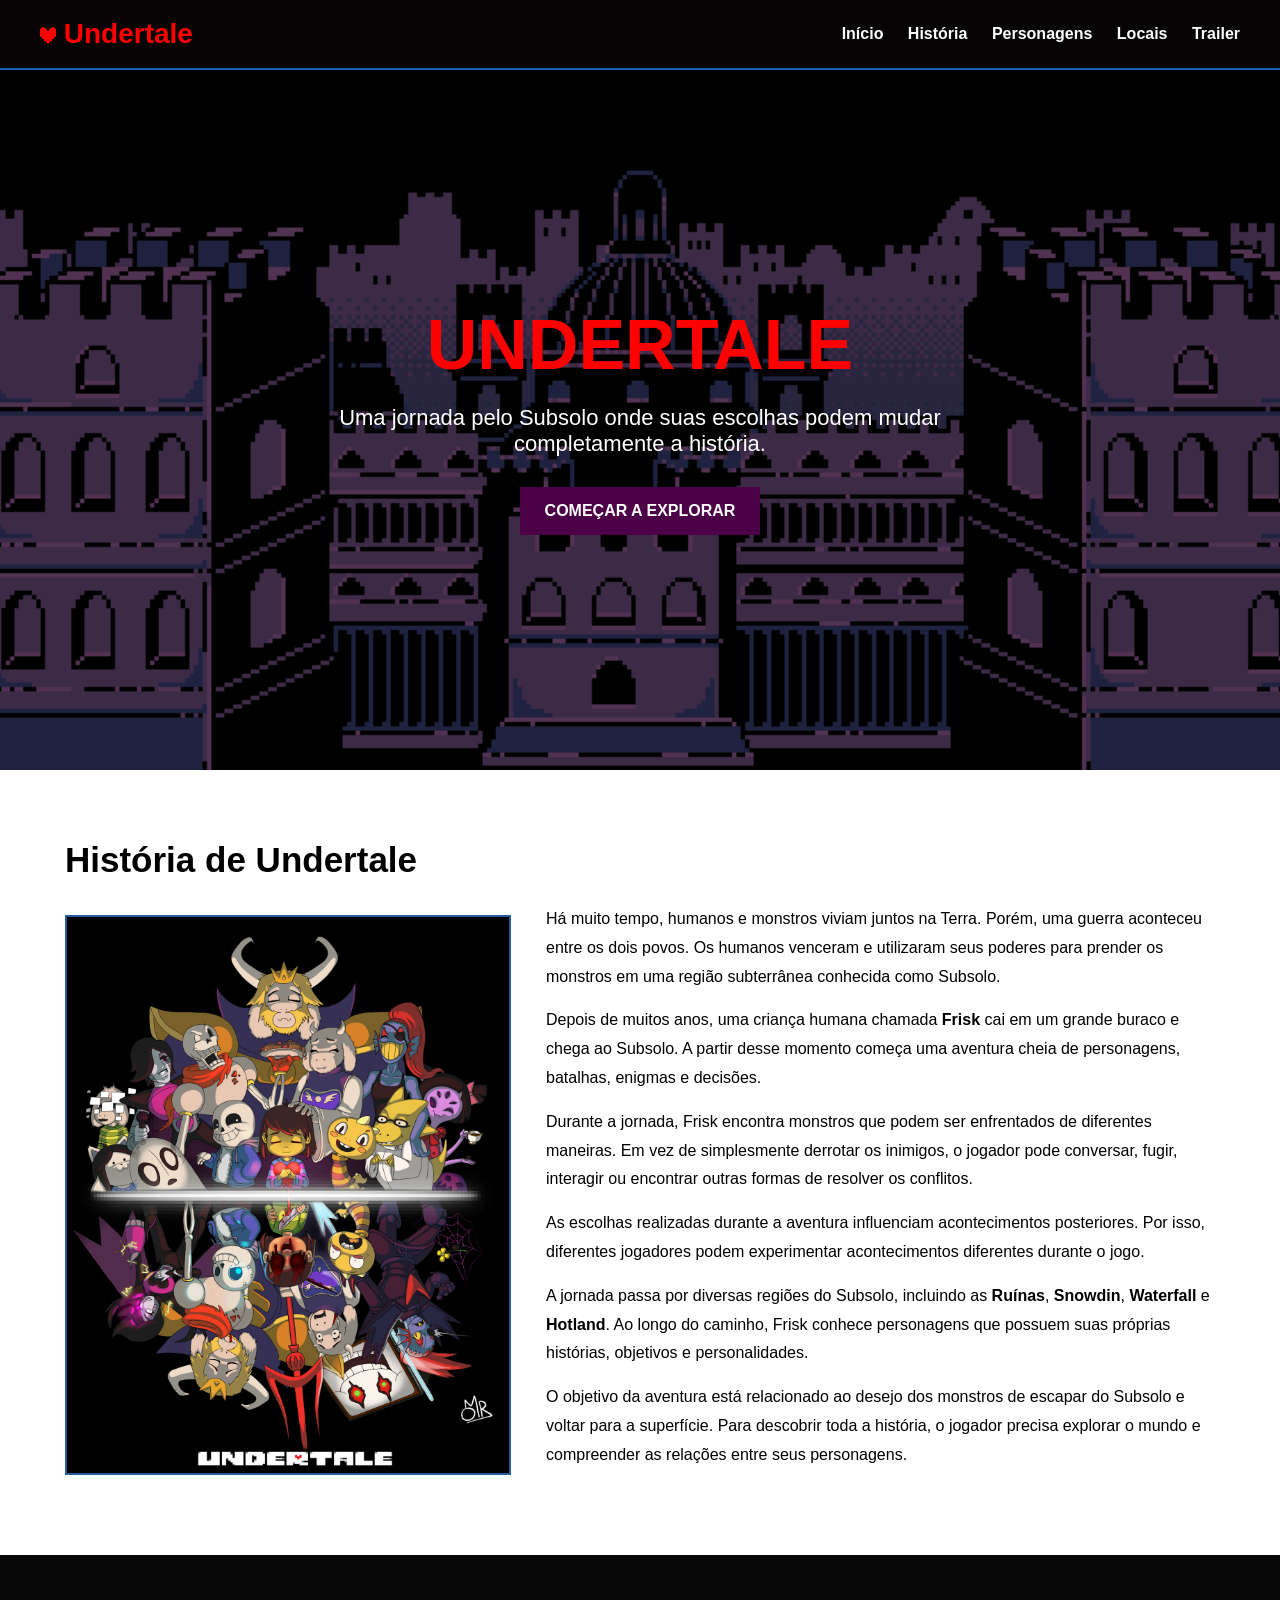
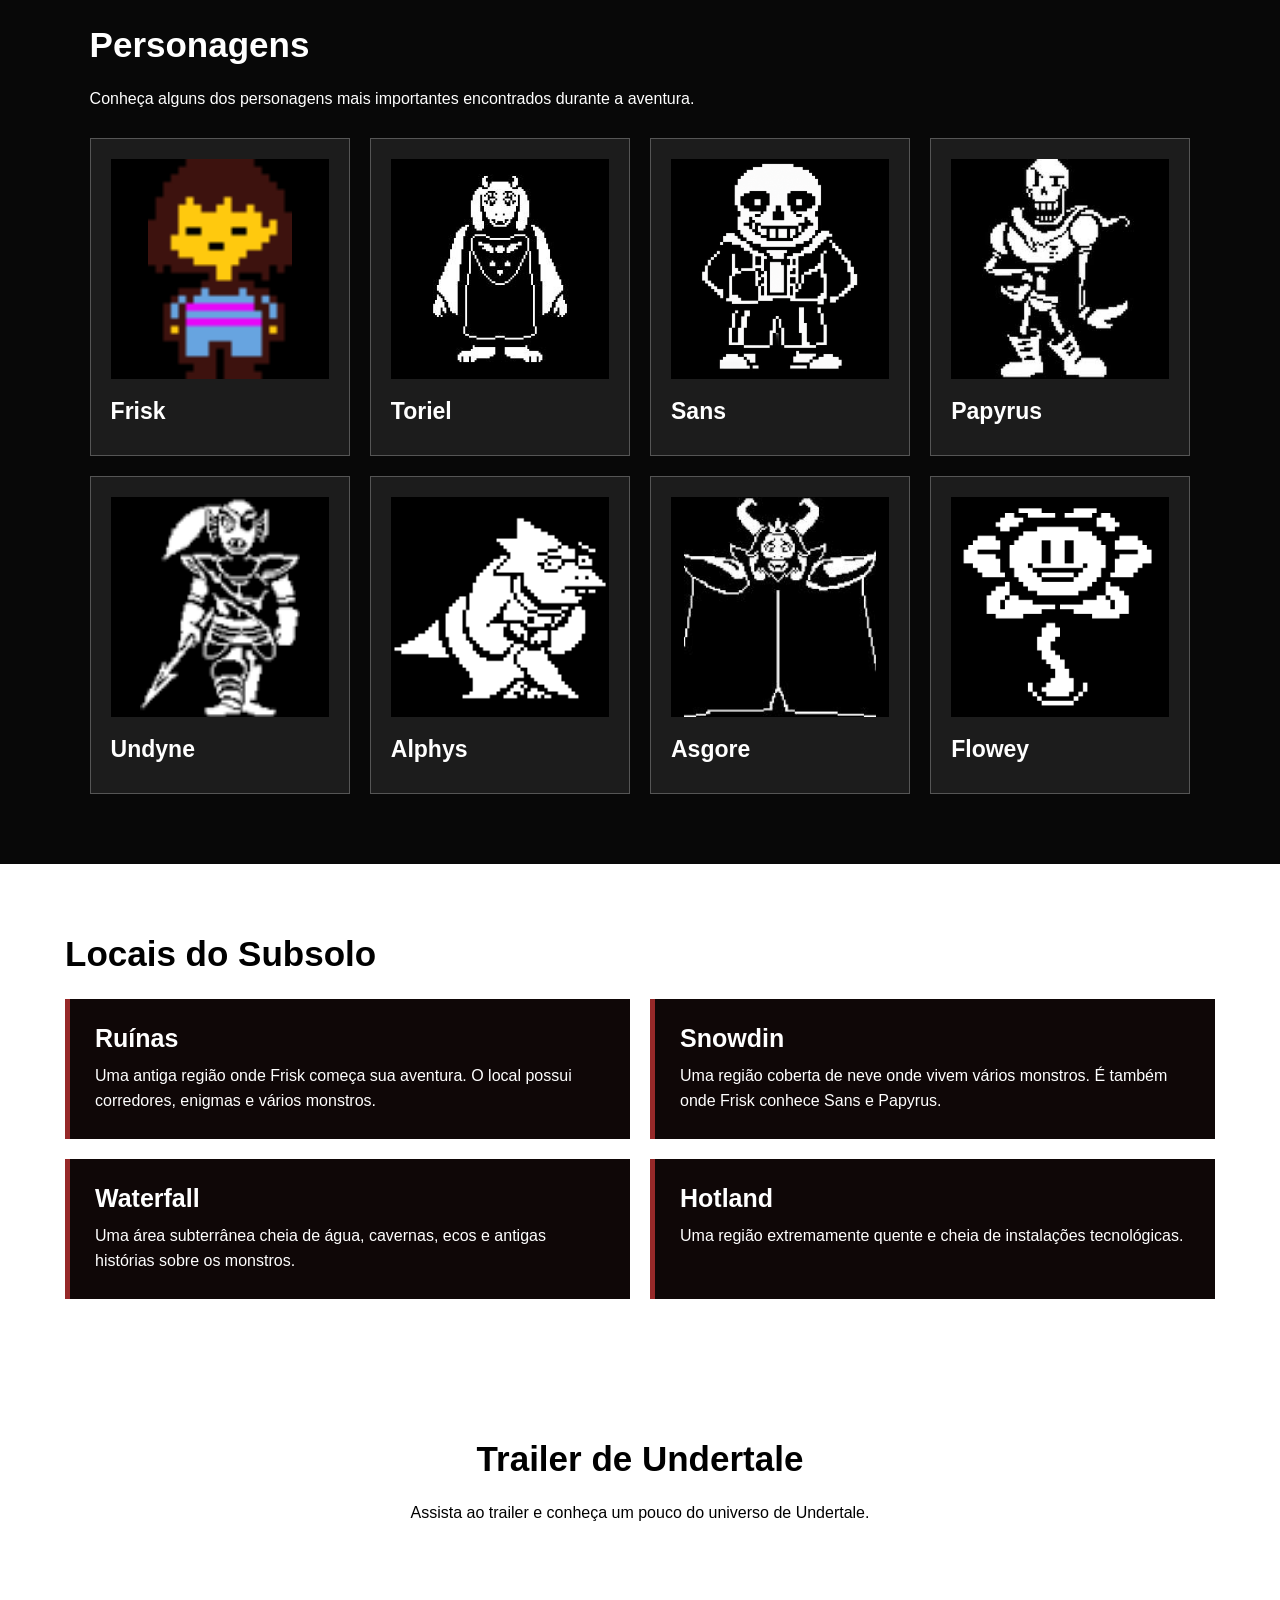
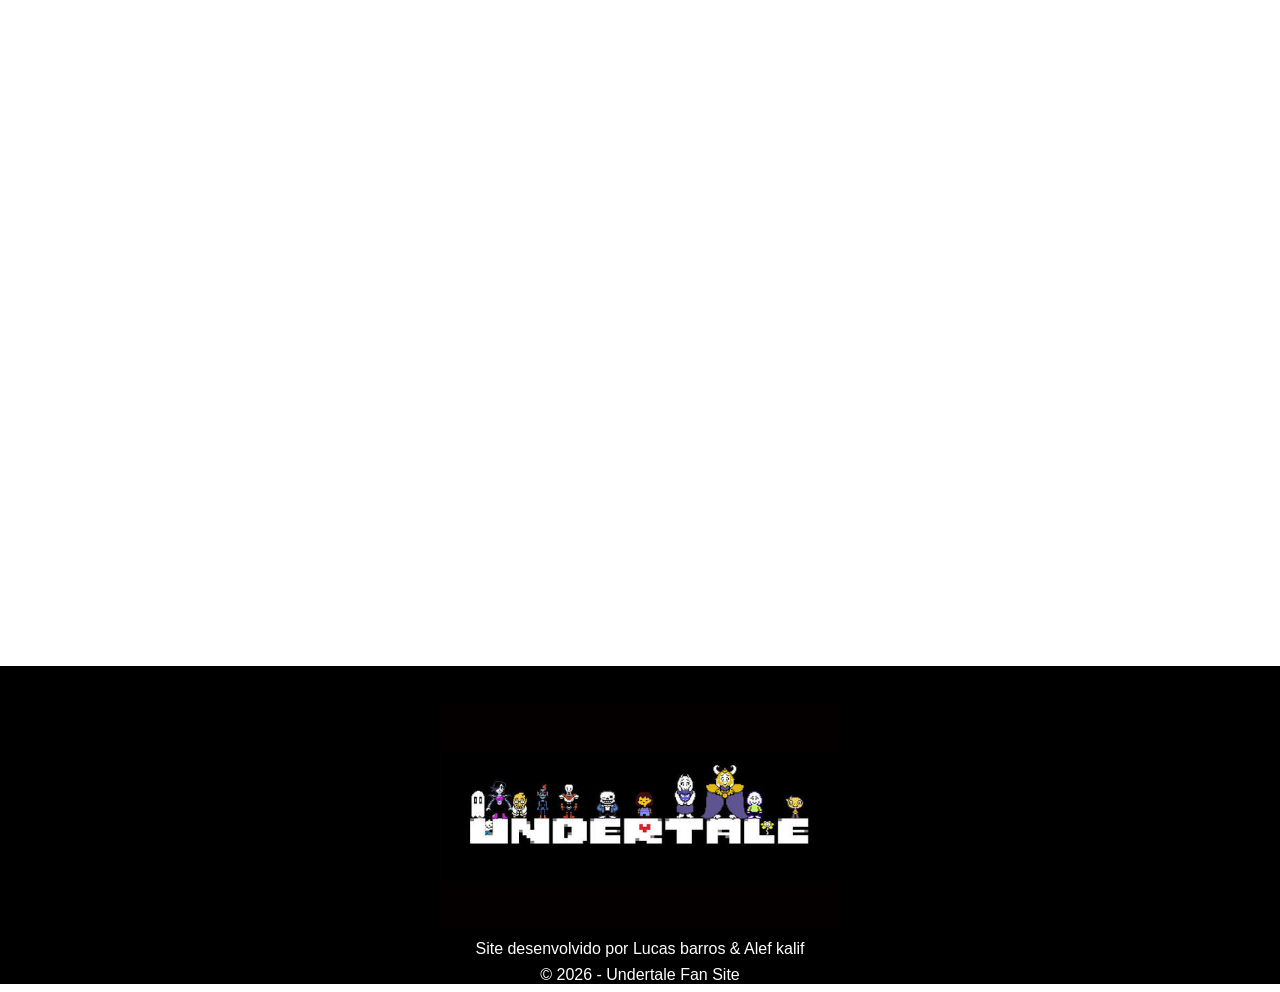
==== commit 5d77d635: "inserir o persoagens" ====
--- a/src/index.html
+++ b/src/index.html
@@ -113,11 +113,6 @@
 
             <h3>Frisk</h3>
 
-            <p>
-                Frisk é a criança humana controlada pelo jogador.
-                Depois de cair no Subsolo, começa uma jornada para
-                encontrar uma maneira de retornar à superfície.
-            </p>
         </article>
 
 
@@ -125,12 +120,6 @@
             <img src="/imagens/toriel.webp" alt="Toriel">
 
             <h3>Toriel</h3>
-
-            <p>
-                Toriel é uma personagem que vive nas Ruínas.
-                Ela ajuda Frisk no início da aventura e demonstra
-                preocupação com a segurança da criança.
-            </p>
         </article>
 
 
@@ -138,13 +127,6 @@
             <img src="/imagens/ChatGPT Image 18 de set. de 2026, 15_57_02.png" alt="Sans">
 
             <h3>Sans</h3>
-
-            <p>
-                Sans é um esqueleto que vive em Snowdin.
-                Ele é conhecido pelo seu humor e pelas suas piadas,
-                mas também possui um papel importante em diferentes
-                momentos da história.
-            </p>
         </article>
 
 
@@ -152,12 +134,6 @@
             <img src="/imagens/papyrus.jpeg" alt="Papyrus">
 
             <h3>Papyrus</h3>
-
-            <p>
-                Papyrus é irmão de Sans e sonha em entrar para a
-                Guarda Real. Ele tenta capturar humanos e se tornar
-                reconhecido por suas habilidades.
-            </p>
         </article>
 
 
@@ -165,12 +141,6 @@
             <img src="/imagens/undyne.png" alt="Undyne">
 
             <h3>Undyne</h3>
-
-            <p>
-                Undyne é uma guerreira determinada e capitã da Guarda
-                Real. Ela acredita na proteção do reino dos monstros
-                e participa de momentos importantes da aventura.
-            </p>
         </article>
 
 
@@ -178,12 +148,6 @@
             <img src="/imagens/Alphys.webp" alt="Alphys">
 
             <h3>Alphys</h3>
-
-            <p>
-                Alphys é uma cientista responsável por pesquisas
-                importantes no Subsolo. Ela ajuda Frisk durante parte
-                da aventura e possui uma história própria.
-            </p>
         </article>
 
 
@@ -191,12 +155,6 @@
             <img src="/imagens/argore.webp" alt="Asgore">
 
             <h3>Asgore</h3>
-
-            <p>
-                Asgore é o rei dos monstros. Ele deseja libertar seu
-                povo do Subsolo e possui uma relação importante com
-                a história de humanos e monstros.
-            </p>
         </article>
 
 
@@ -204,13 +162,6 @@
             <img src="/imagens/Flowey.webp" alt="Flowey">
 
             <h3>Flowey</h3>
-
-            <p>
-                Flowey é uma misteriosa flor encontrada no começo
-                da aventura. Ele apresenta informações ao jogador,
-                mas suas verdadeiras intenções são reveladas conforme
-                a história avança.
-            </p>
         </article>
 
     </div>
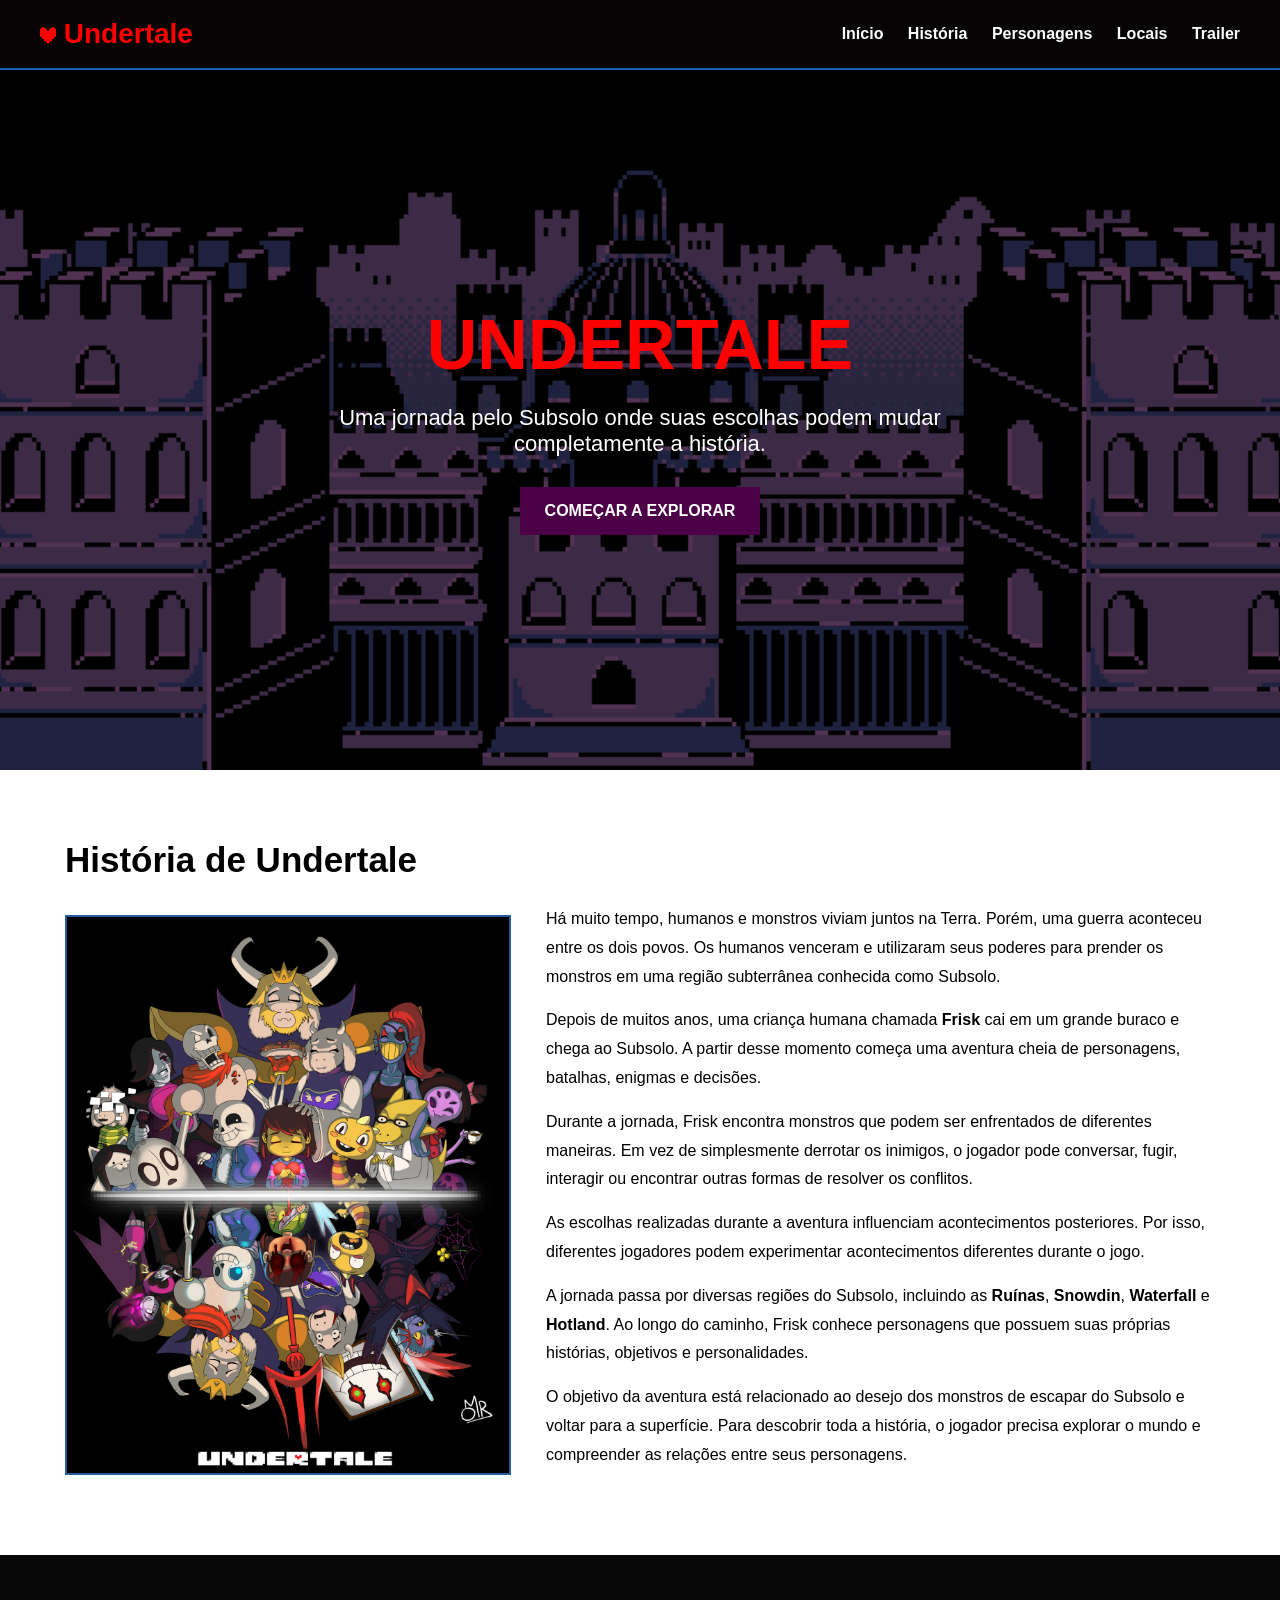
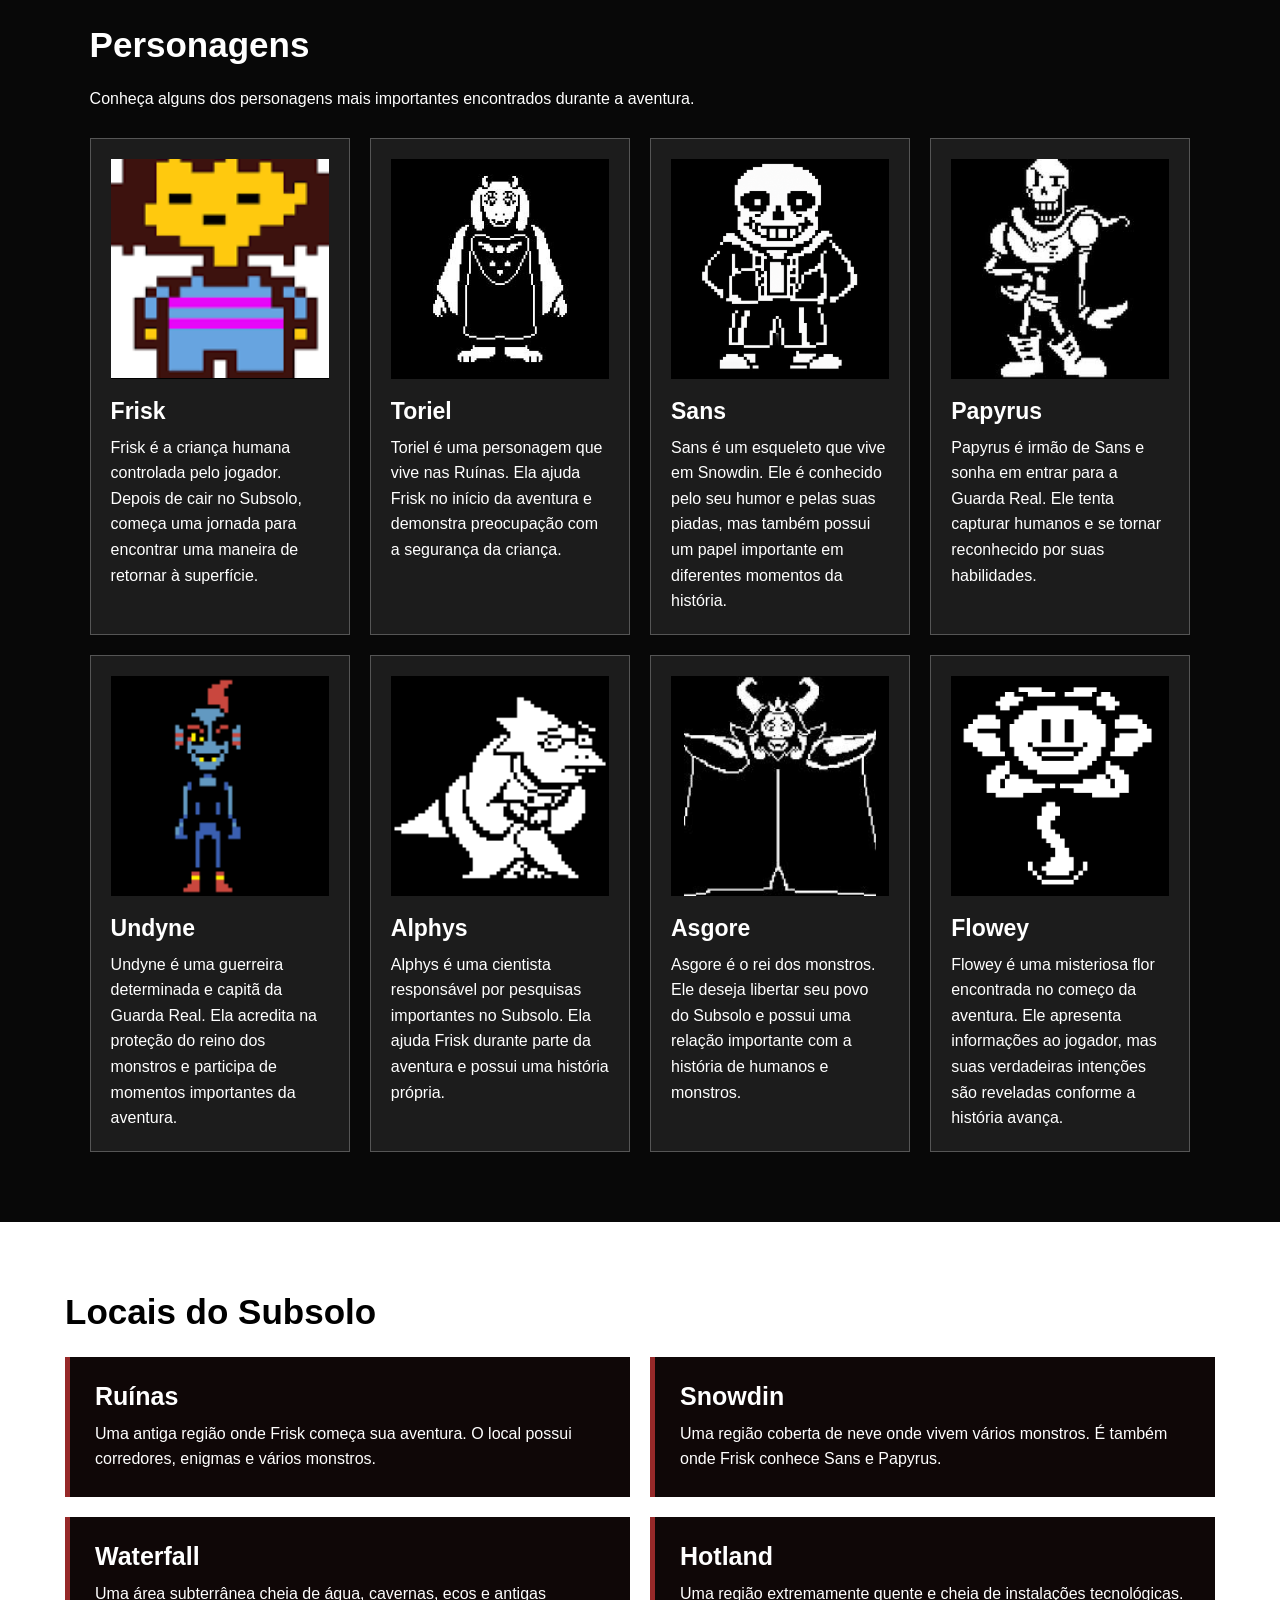
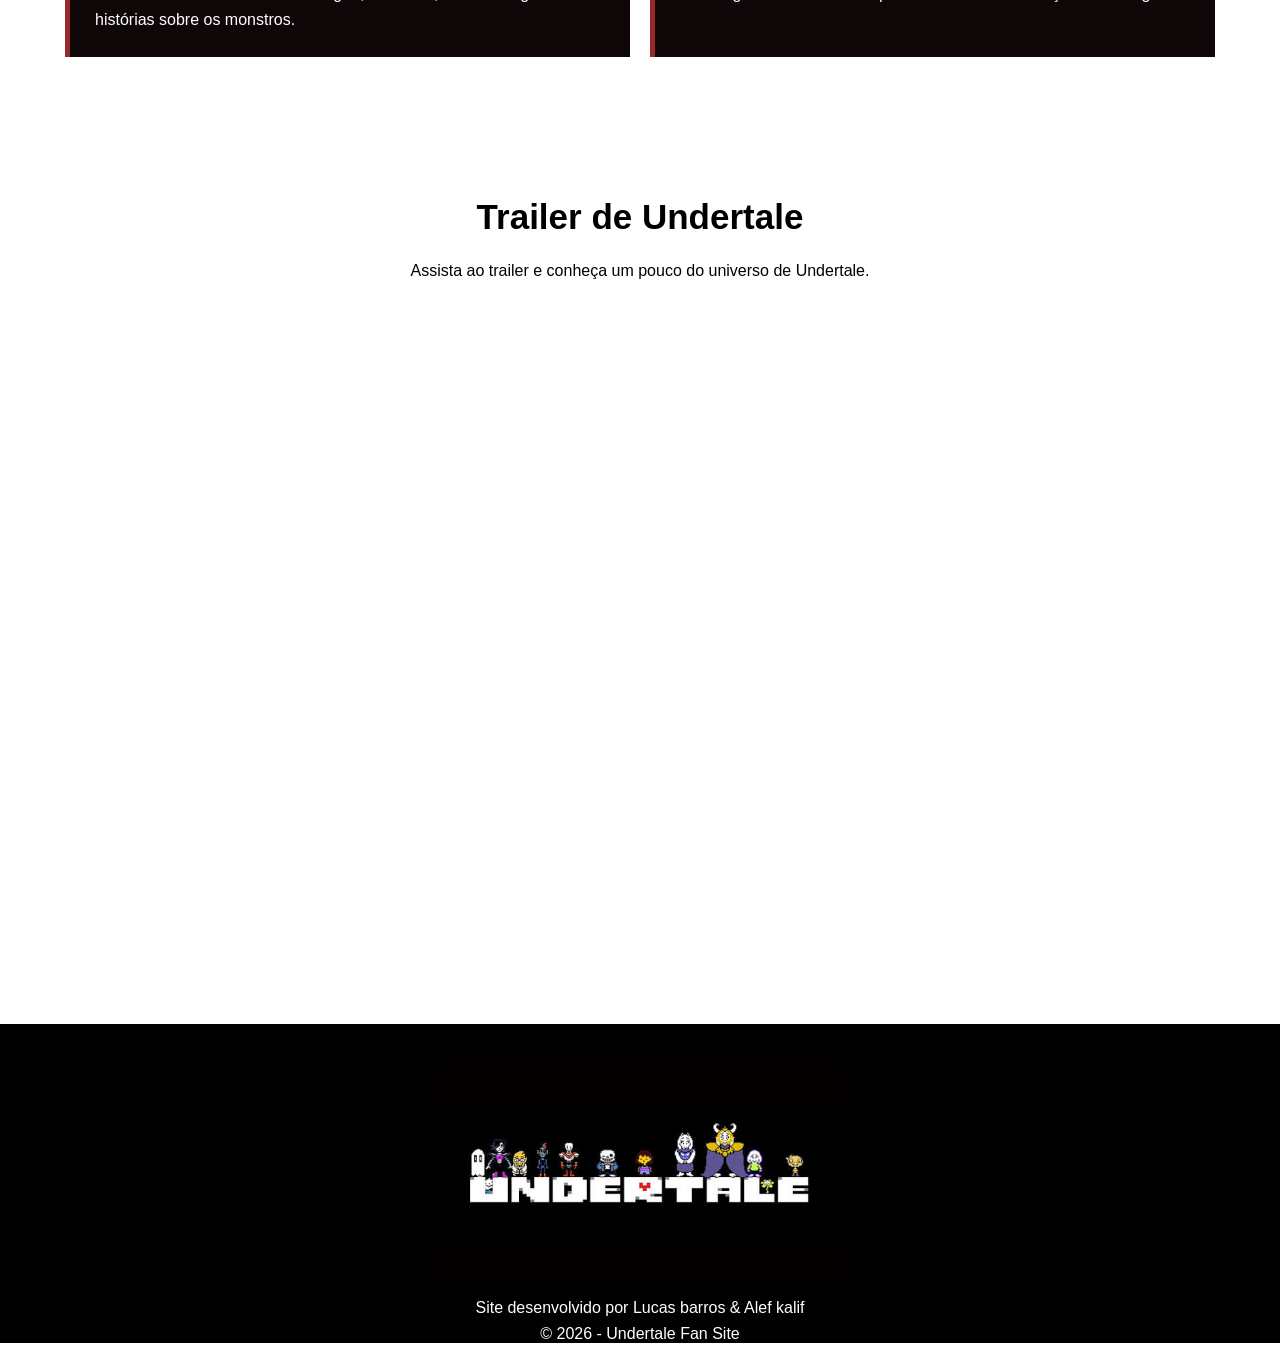
==== commit ddf27c0a: "linkagem" ====
--- a/src/index.html
+++ b/src/index.html
@@ -14,8 +14,8 @@
 
     <nav>
         <a href="#inicio">Início</a>
-        <a href="#historia">História</a>
-        <a href="#personagens">Personagens</a>
+        <a href="/src/historia.html">História</a>
+        <a href="/src/personagens.html">Personagens</a>
         <a href="#locais">Locais</a>
         <a href="#trailer">Trailer</a>
     </nav>
@@ -113,6 +113,11 @@
 
             <h3>Frisk</h3>
 
+            <p>
+                Frisk é a criança humana controlada pelo jogador.
+                Depois de cair no Subsolo, começa uma jornada para
+                encontrar uma maneira de retornar à superfície.
+            </p>
         </article>
 
 
@@ -120,6 +125,12 @@
             <img src="/imagens/toriel.webp" alt="Toriel">
 
             <h3>Toriel</h3>
+
+            <p>
+                Toriel é uma personagem que vive nas Ruínas.
+                Ela ajuda Frisk no início da aventura e demonstra
+                preocupação com a segurança da criança.
+            </p>
         </article>
 
 
@@ -127,6 +138,13 @@
             <img src="/imagens/ChatGPT Image 18 de set. de 2026, 15_57_02.png" alt="Sans">
 
             <h3>Sans</h3>
+
+            <p>
+                Sans é um esqueleto que vive em Snowdin.
+                Ele é conhecido pelo seu humor e pelas suas piadas,
+                mas também possui um papel importante em diferentes
+                momentos da história.
+            </p>
         </article>
 
 
@@ -134,6 +152,12 @@
             <img src="/imagens/papyrus.jpeg" alt="Papyrus">
 
             <h3>Papyrus</h3>
+
+            <p>
+                Papyrus é irmão de Sans e sonha em entrar para a
+                Guarda Real. Ele tenta capturar humanos e se tornar
+                reconhecido por suas habilidades.
+            </p>
         </article>
 
 
@@ -141,6 +165,12 @@
             <img src="/imagens/undyne.png" alt="Undyne">
 
             <h3>Undyne</h3>
+
+            <p>
+                Undyne é uma guerreira determinada e capitã da Guarda
+                Real. Ela acredita na proteção do reino dos monstros
+                e participa de momentos importantes da aventura.
+            </p>
         </article>
 
 
@@ -148,6 +178,12 @@
             <img src="/imagens/Alphys.webp" alt="Alphys">
 
             <h3>Alphys</h3>
+
+            <p>
+                Alphys é uma cientista responsável por pesquisas
+                importantes no Subsolo. Ela ajuda Frisk durante parte
+                da aventura e possui uma história própria.
+            </p>
         </article>
 
 
@@ -155,6 +191,12 @@
             <img src="/imagens/argore.webp" alt="Asgore">
 
             <h3>Asgore</h3>
+
+            <p>
+                Asgore é o rei dos monstros. Ele deseja libertar seu
+                povo do Subsolo e possui uma relação importante com
+                a história de humanos e monstros.
+            </p>
         </article>
 
 
@@ -162,6 +204,13 @@
             <img src="/imagens/Flowey.webp" alt="Flowey">
 
             <h3>Flowey</h3>
+
+            <p>
+                Flowey é uma misteriosa flor encontrada no começo
+                da aventura. Ele apresenta informações ao jogador,
+                mas suas verdadeiras intenções são reveladas conforme
+                a história avança.
+            </p>
         </article>
 
     </div>
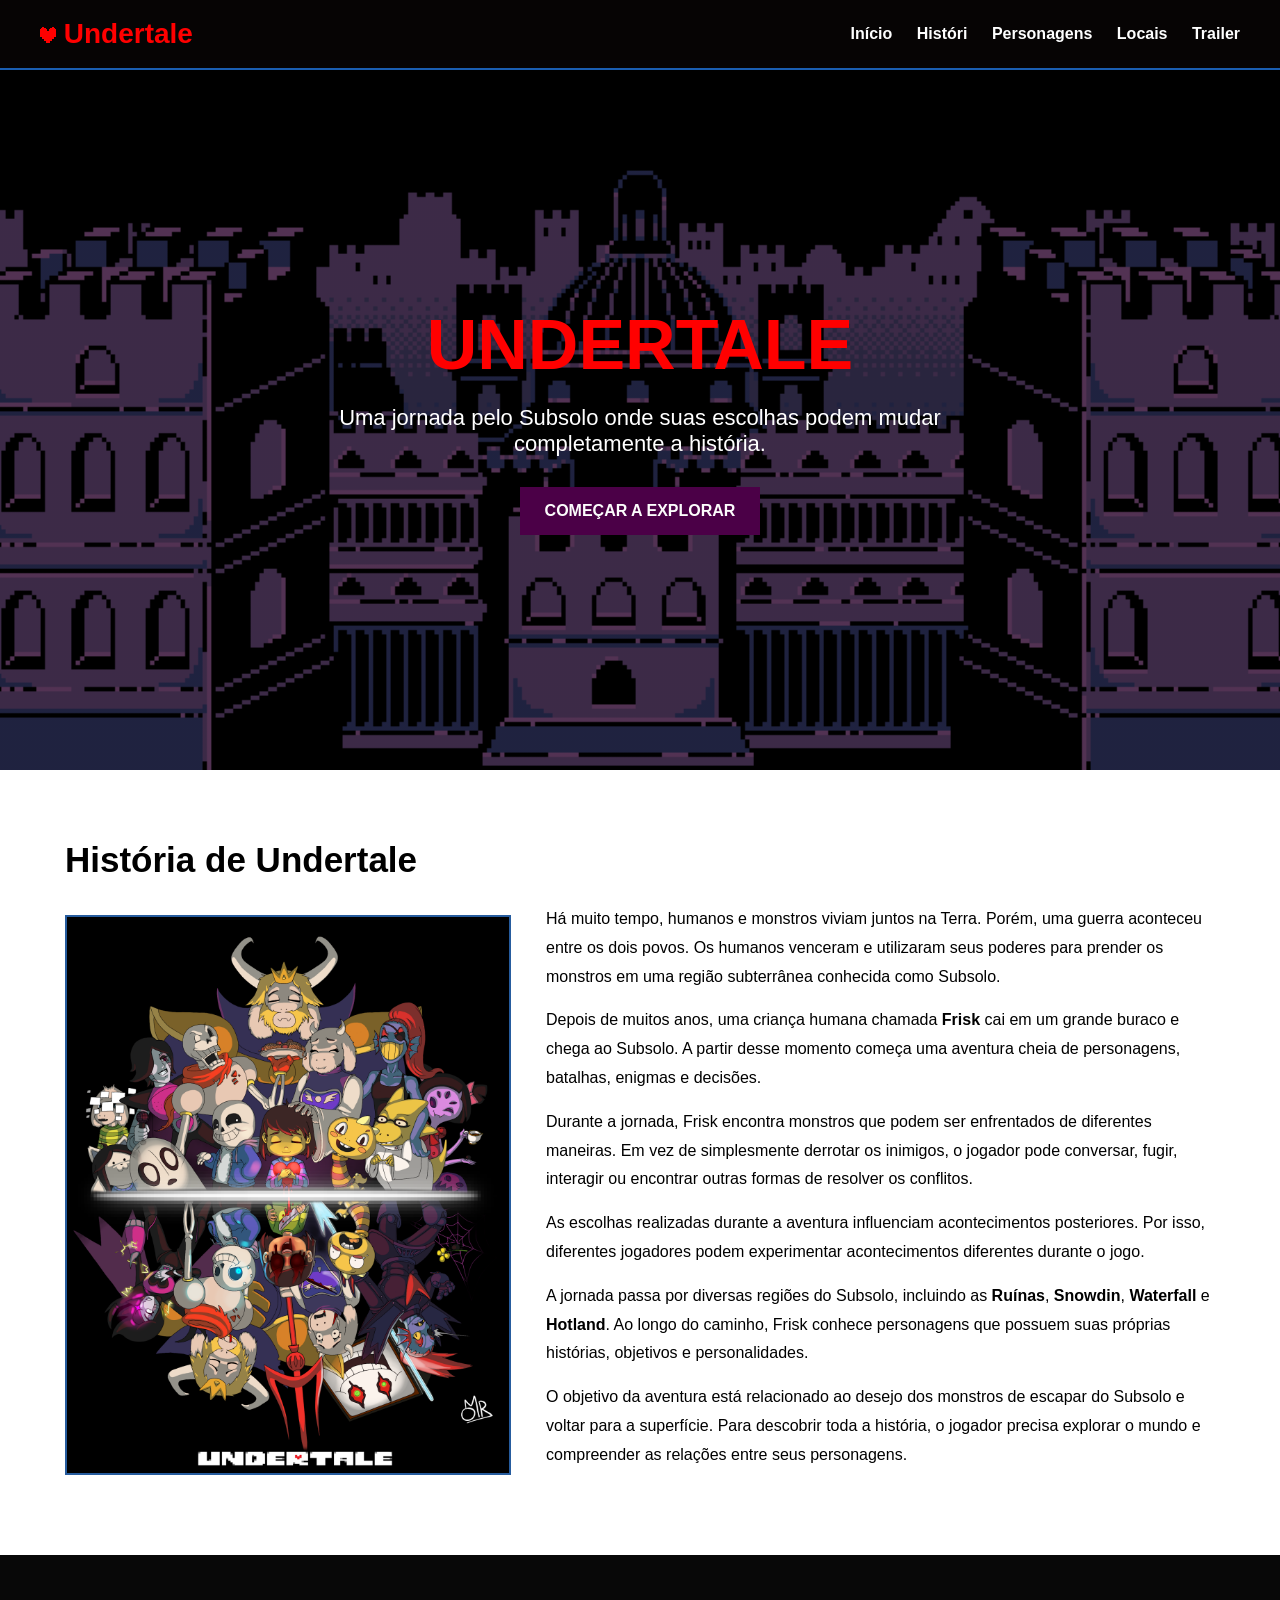
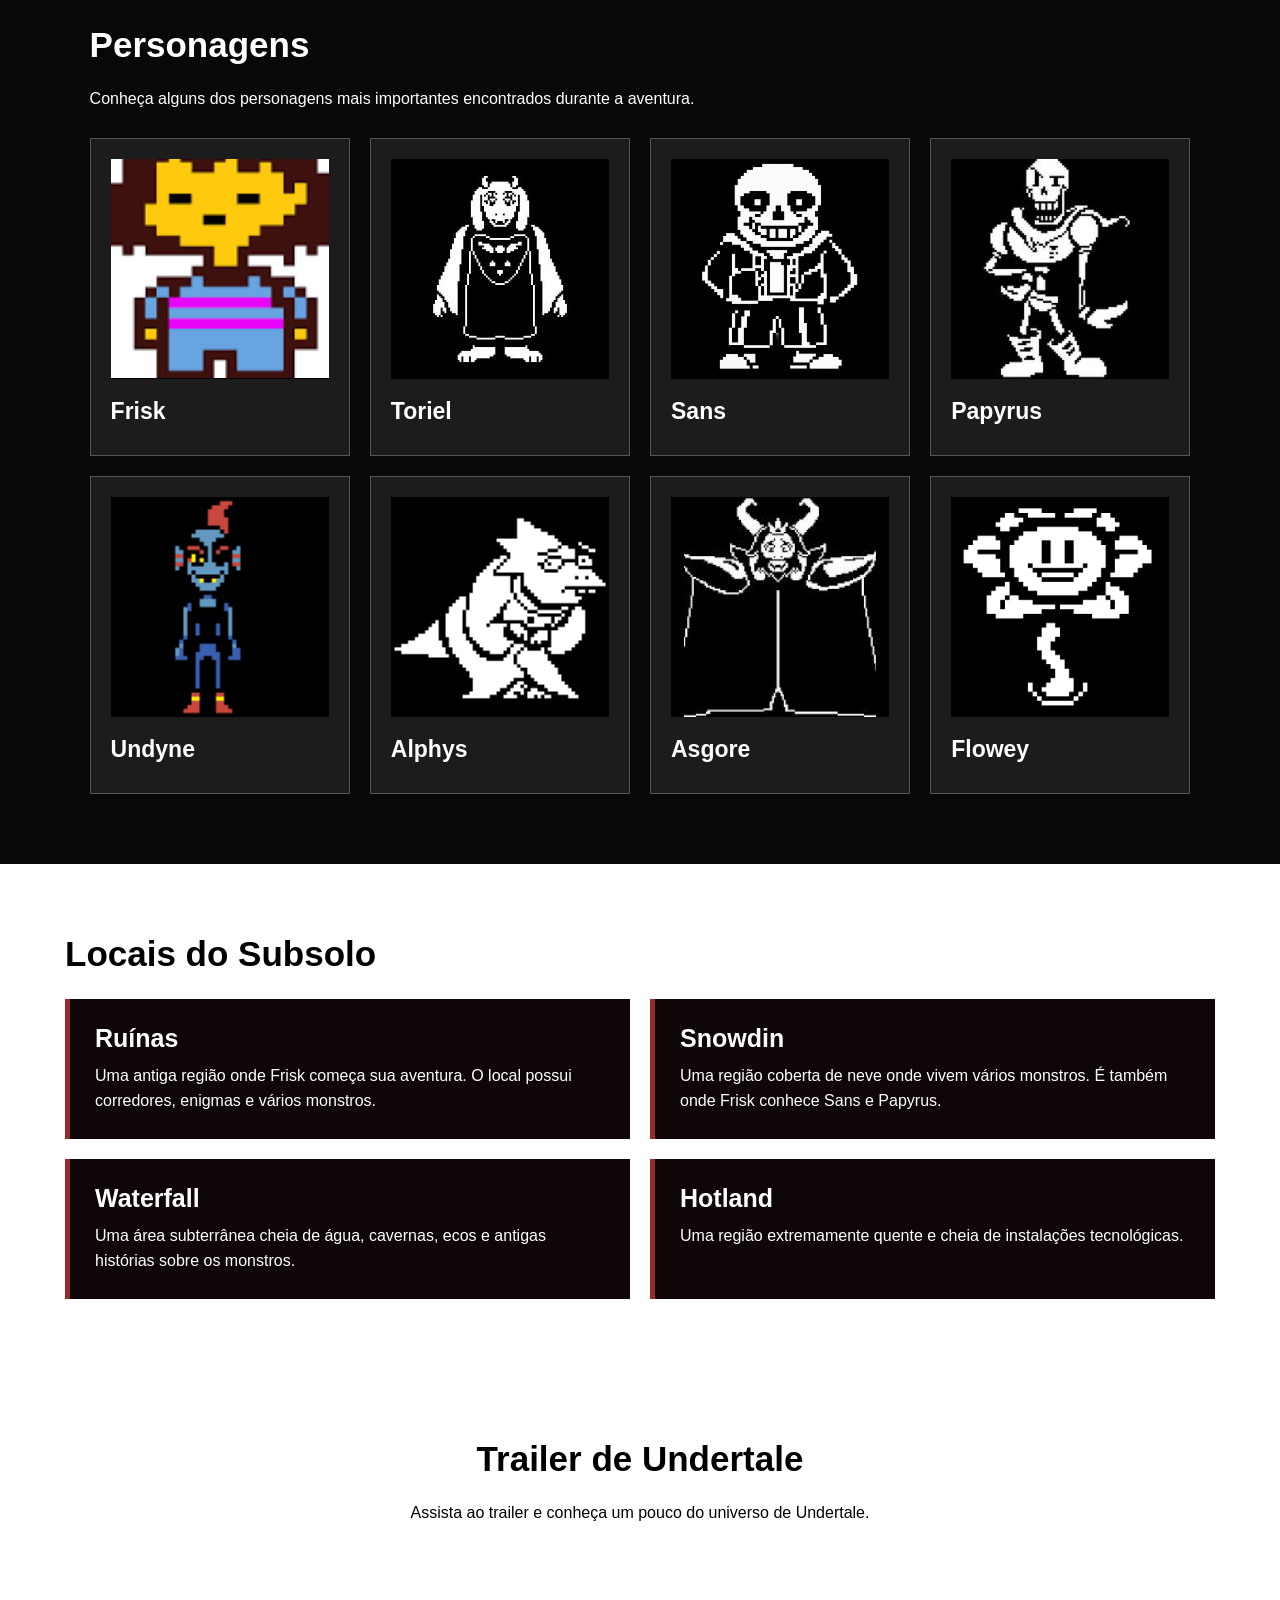
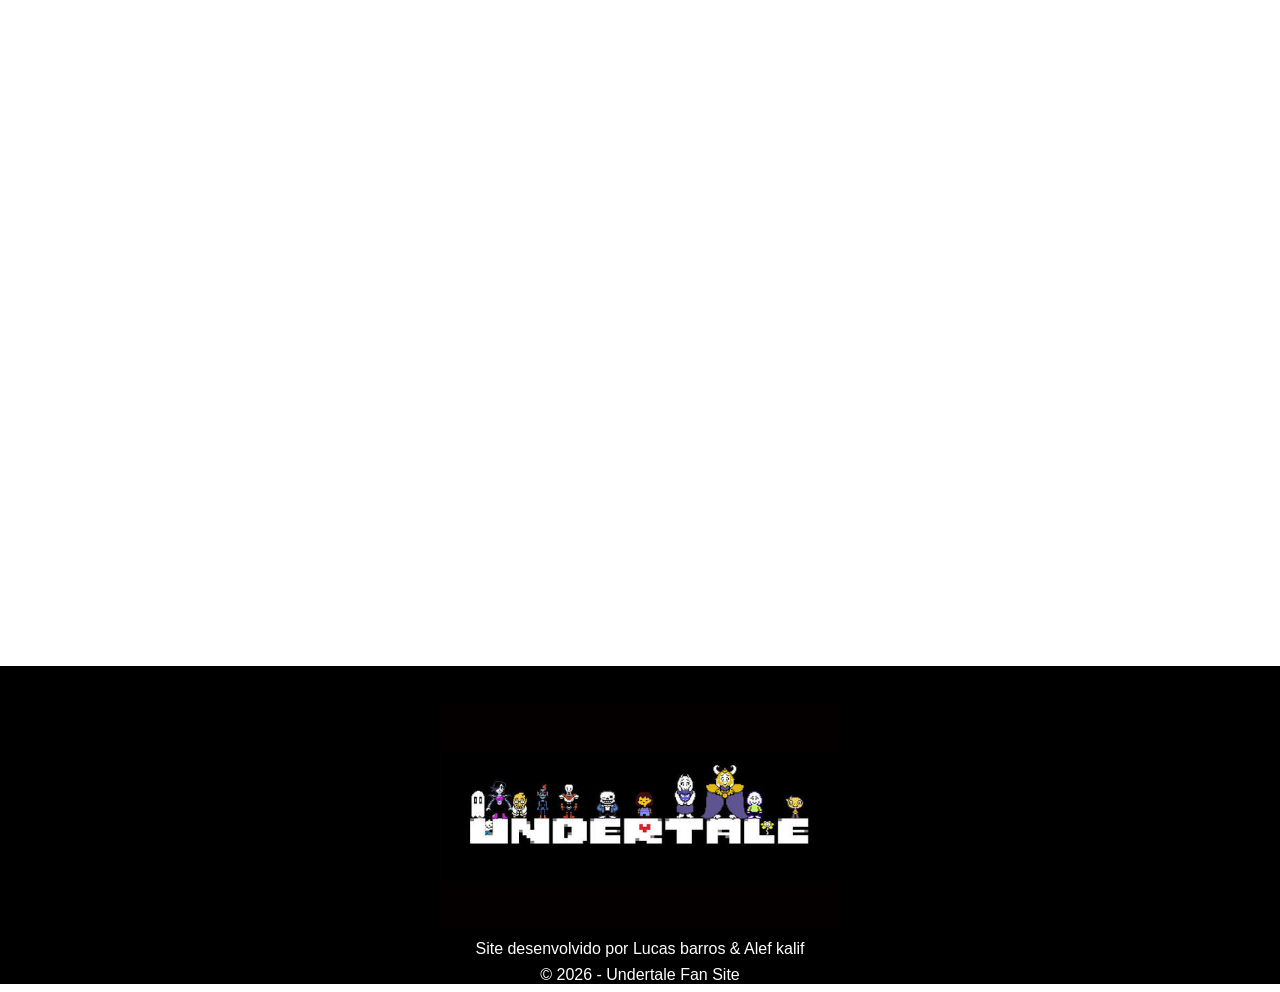
==== commit 00e936c6: "inserir história" ====
--- a/src/index.html
+++ b/src/index.html
@@ -14,8 +14,8 @@
 
     <nav>
         <a href="#inicio">Início</a>
-        <a href="/src/historia.html">História</a>
-        <a href="/src/personagens.html">Personagens</a>
+        <a href="#historia">Históri</a>
+        <a href="./personagens.html">Personagens</a>
         <a href="#locais">Locais</a>
         <a href="#trailer">Trailer</a>
     </nav>
@@ -109,15 +109,10 @@
     <div class="cards">
 
         <article class="card">
-            <img src="/imagens/frisk.png" alt="Frisk">
+            <a href="./personagens.html"><img src="/imagens/frisk.png" alt="Frisk"></a>
 
             <h3>Frisk</h3>
 
-            <p>
-                Frisk é a criança humana controlada pelo jogador.
-                Depois de cair no Subsolo, começa uma jornada para
-                encontrar uma maneira de retornar à superfície.
-            </p>
         </article>
 
 
@@ -125,12 +120,6 @@
             <img src="/imagens/toriel.webp" alt="Toriel">
 
             <h3>Toriel</h3>
-
-            <p>
-                Toriel é uma personagem que vive nas Ruínas.
-                Ela ajuda Frisk no início da aventura e demonstra
-                preocupação com a segurança da criança.
-            </p>
         </article>
 
 
@@ -138,13 +127,6 @@
             <img src="/imagens/ChatGPT Image 18 de set. de 2026, 15_57_02.png" alt="Sans">
 
             <h3>Sans</h3>
-
-            <p>
-                Sans é um esqueleto que vive em Snowdin.
-                Ele é conhecido pelo seu humor e pelas suas piadas,
-                mas também possui um papel importante em diferentes
-                momentos da história.
-            </p>
         </article>
 
 
@@ -152,12 +134,6 @@
             <img src="/imagens/papyrus.jpeg" alt="Papyrus">
 
             <h3>Papyrus</h3>
-
-            <p>
-                Papyrus é irmão de Sans e sonha em entrar para a
-                Guarda Real. Ele tenta capturar humanos e se tornar
-                reconhecido por suas habilidades.
-            </p>
         </article>
 
 
@@ -165,12 +141,6 @@
             <img src="/imagens/undyne.png" alt="Undyne">
 
             <h3>Undyne</h3>
-
-            <p>
-                Undyne é uma guerreira determinada e capitã da Guarda
-                Real. Ela acredita na proteção do reino dos monstros
-                e participa de momentos importantes da aventura.
-            </p>
         </article>
 
 
@@ -178,12 +148,6 @@
             <img src="/imagens/Alphys.webp" alt="Alphys">
 
             <h3>Alphys</h3>
-
-            <p>
-                Alphys é uma cientista responsável por pesquisas
-                importantes no Subsolo. Ela ajuda Frisk durante parte
-                da aventura e possui uma história própria.
-            </p>
         </article>
 
 
@@ -191,12 +155,6 @@
             <img src="/imagens/argore.webp" alt="Asgore">
 
             <h3>Asgore</h3>
-
-            <p>
-                Asgore é o rei dos monstros. Ele deseja libertar seu
-                povo do Subsolo e possui uma relação importante com
-                a história de humanos e monstros.
-            </p>
         </article>
 
 
@@ -204,13 +162,6 @@
             <img src="/imagens/Flowey.webp" alt="Flowey">
 
             <h3>Flowey</h3>
-
-            <p>
-                Flowey é uma misteriosa flor encontrada no começo
-                da aventura. Ele apresenta informações ao jogador,
-                mas suas verdadeiras intenções são reveladas conforme
-                a história avança.
-            </p>
         </article>
 
     </div>
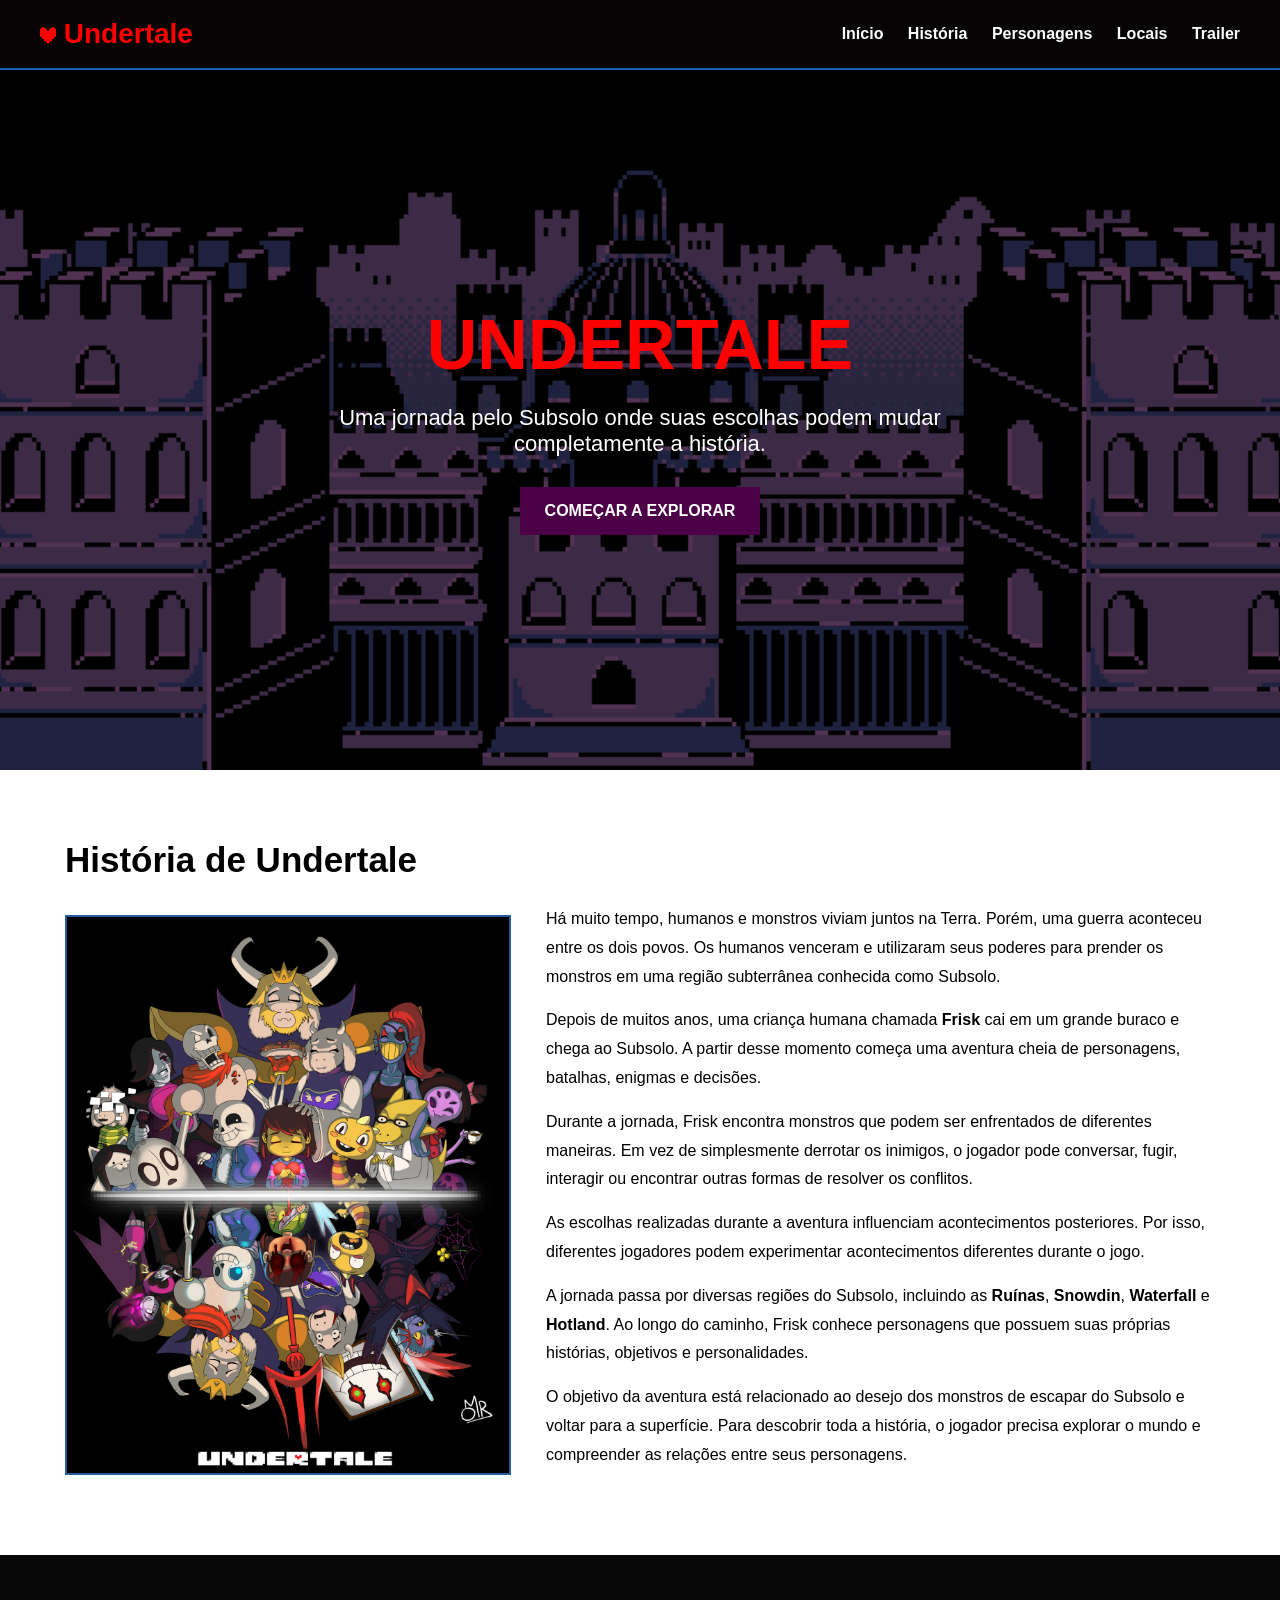
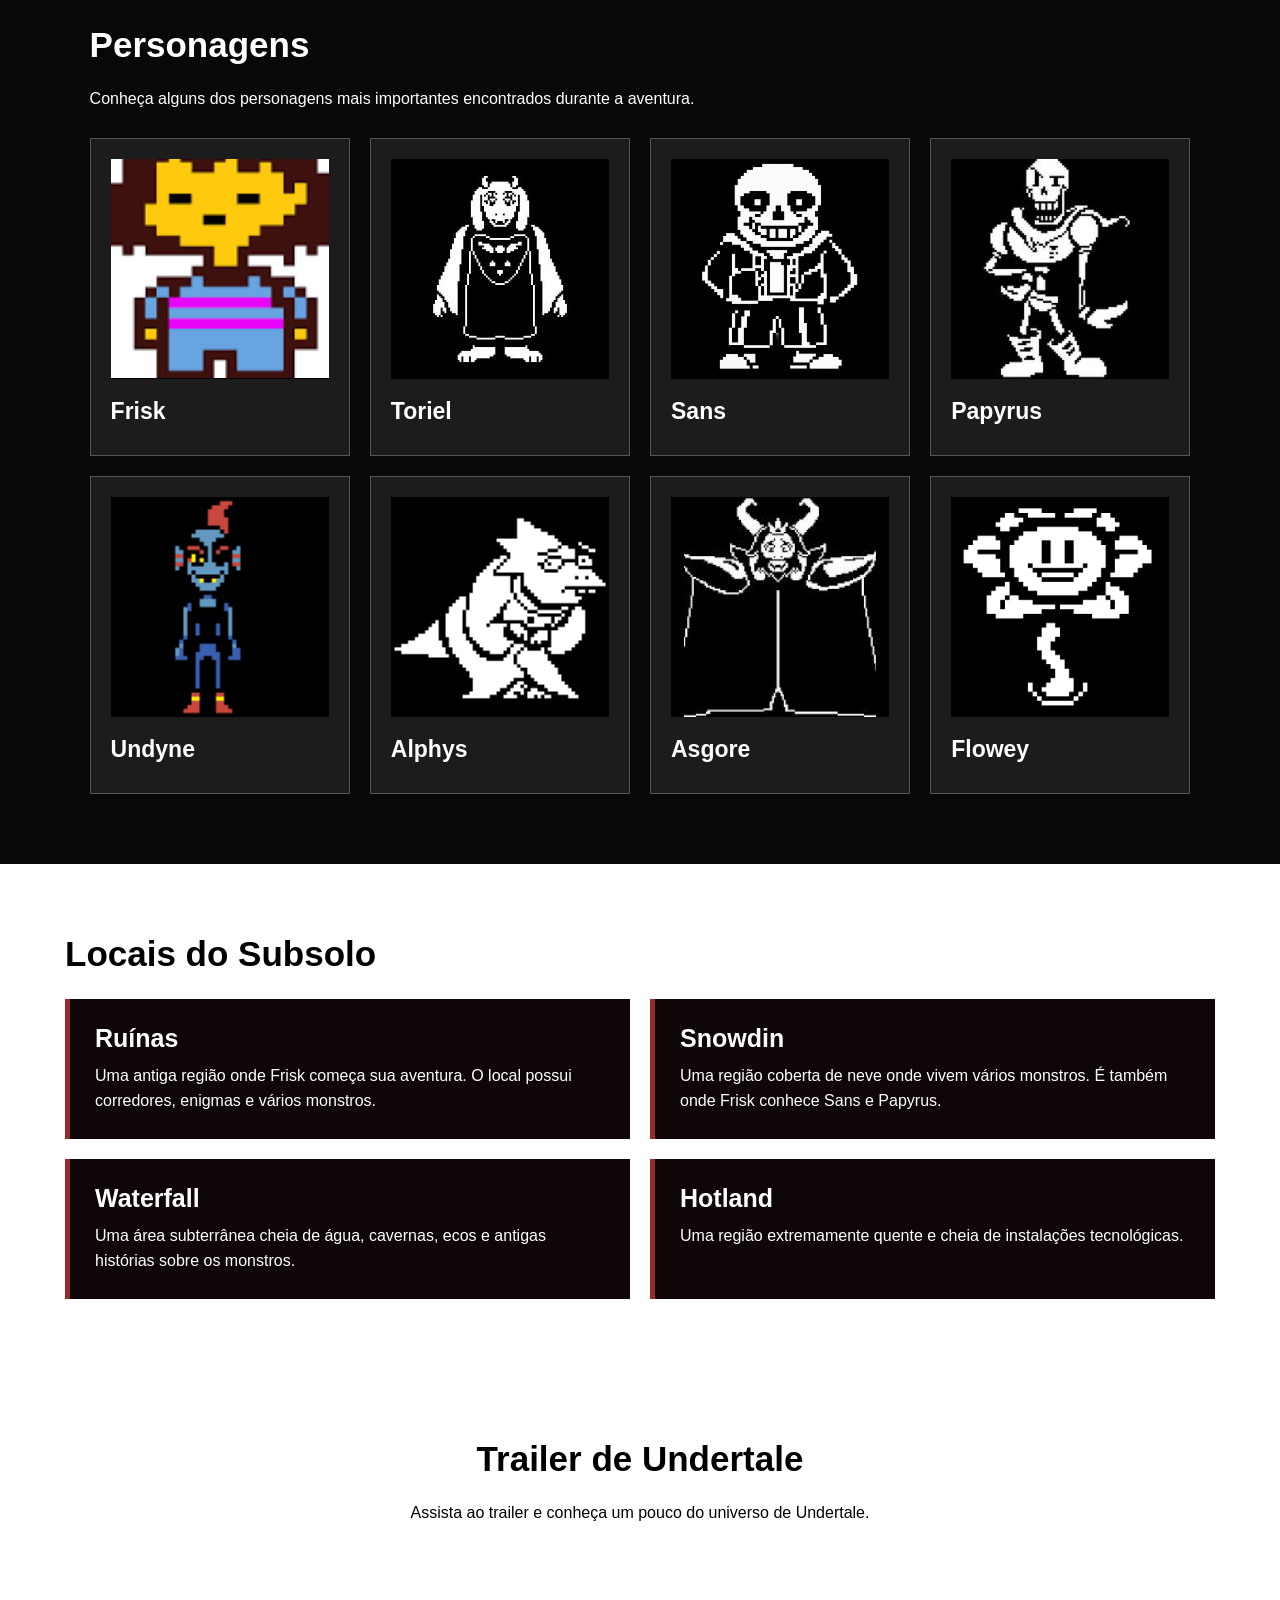
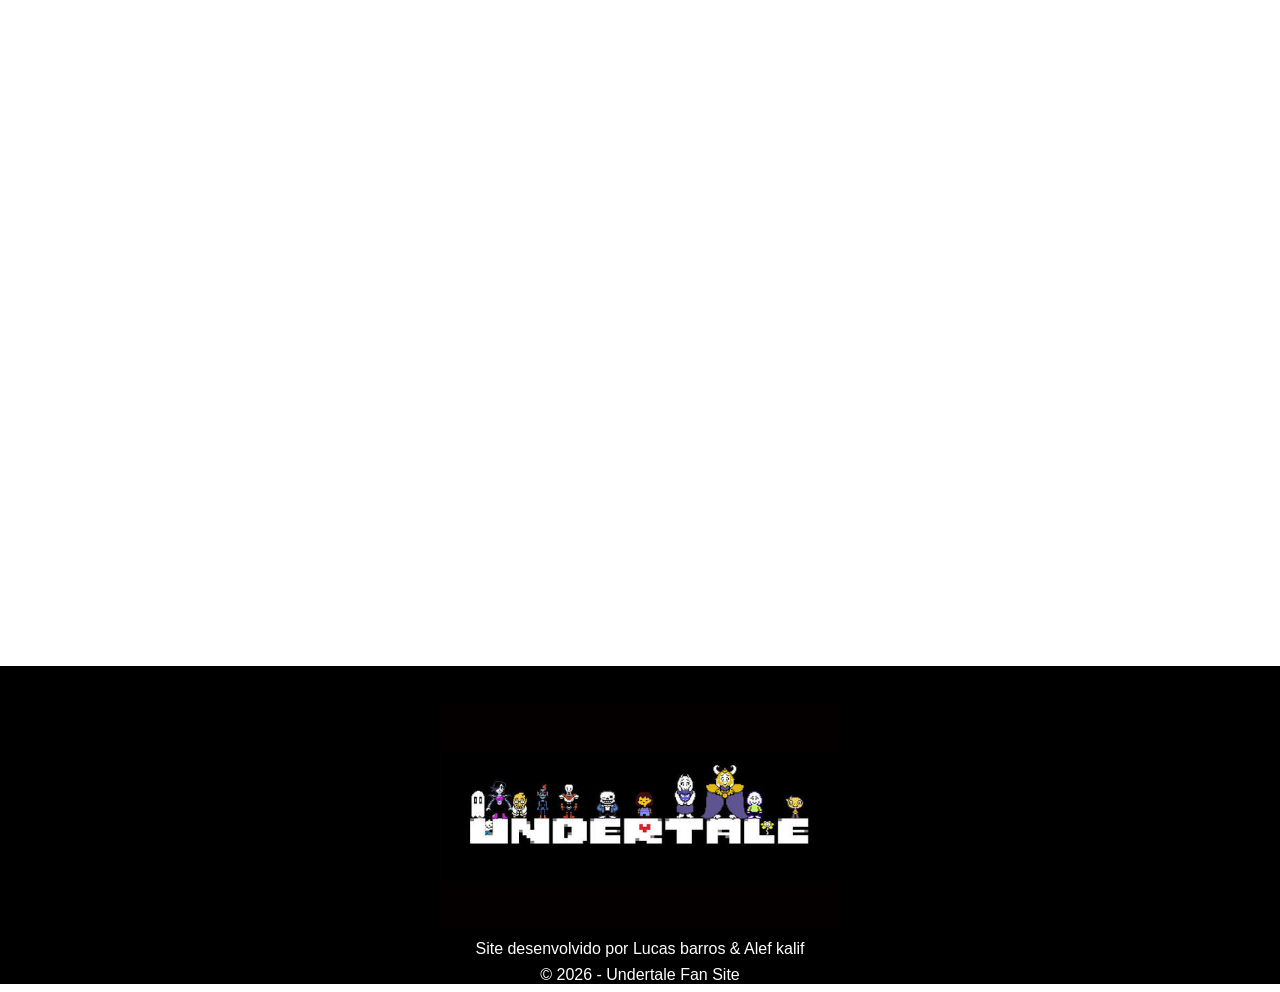
==== commit feb40b89: "Merge branch 'main' of https://github.com/akalif-boop/PROJETO-WEB-2" ====
--- a/src/index.html
+++ b/src/index.html
@@ -14,8 +14,8 @@
 
     <nav>
         <a href="#inicio">Início</a>
-        <a href="#historia">Históri</a>
-        <a href="./personagens.html">Personagens</a>
+        <a href="/src/historia.html">História</a>
+        <a href="/src/personagens.html">Personagens</a>
         <a href="#locais">Locais</a>
         <a href="#trailer">Trailer</a>
     </nav>
